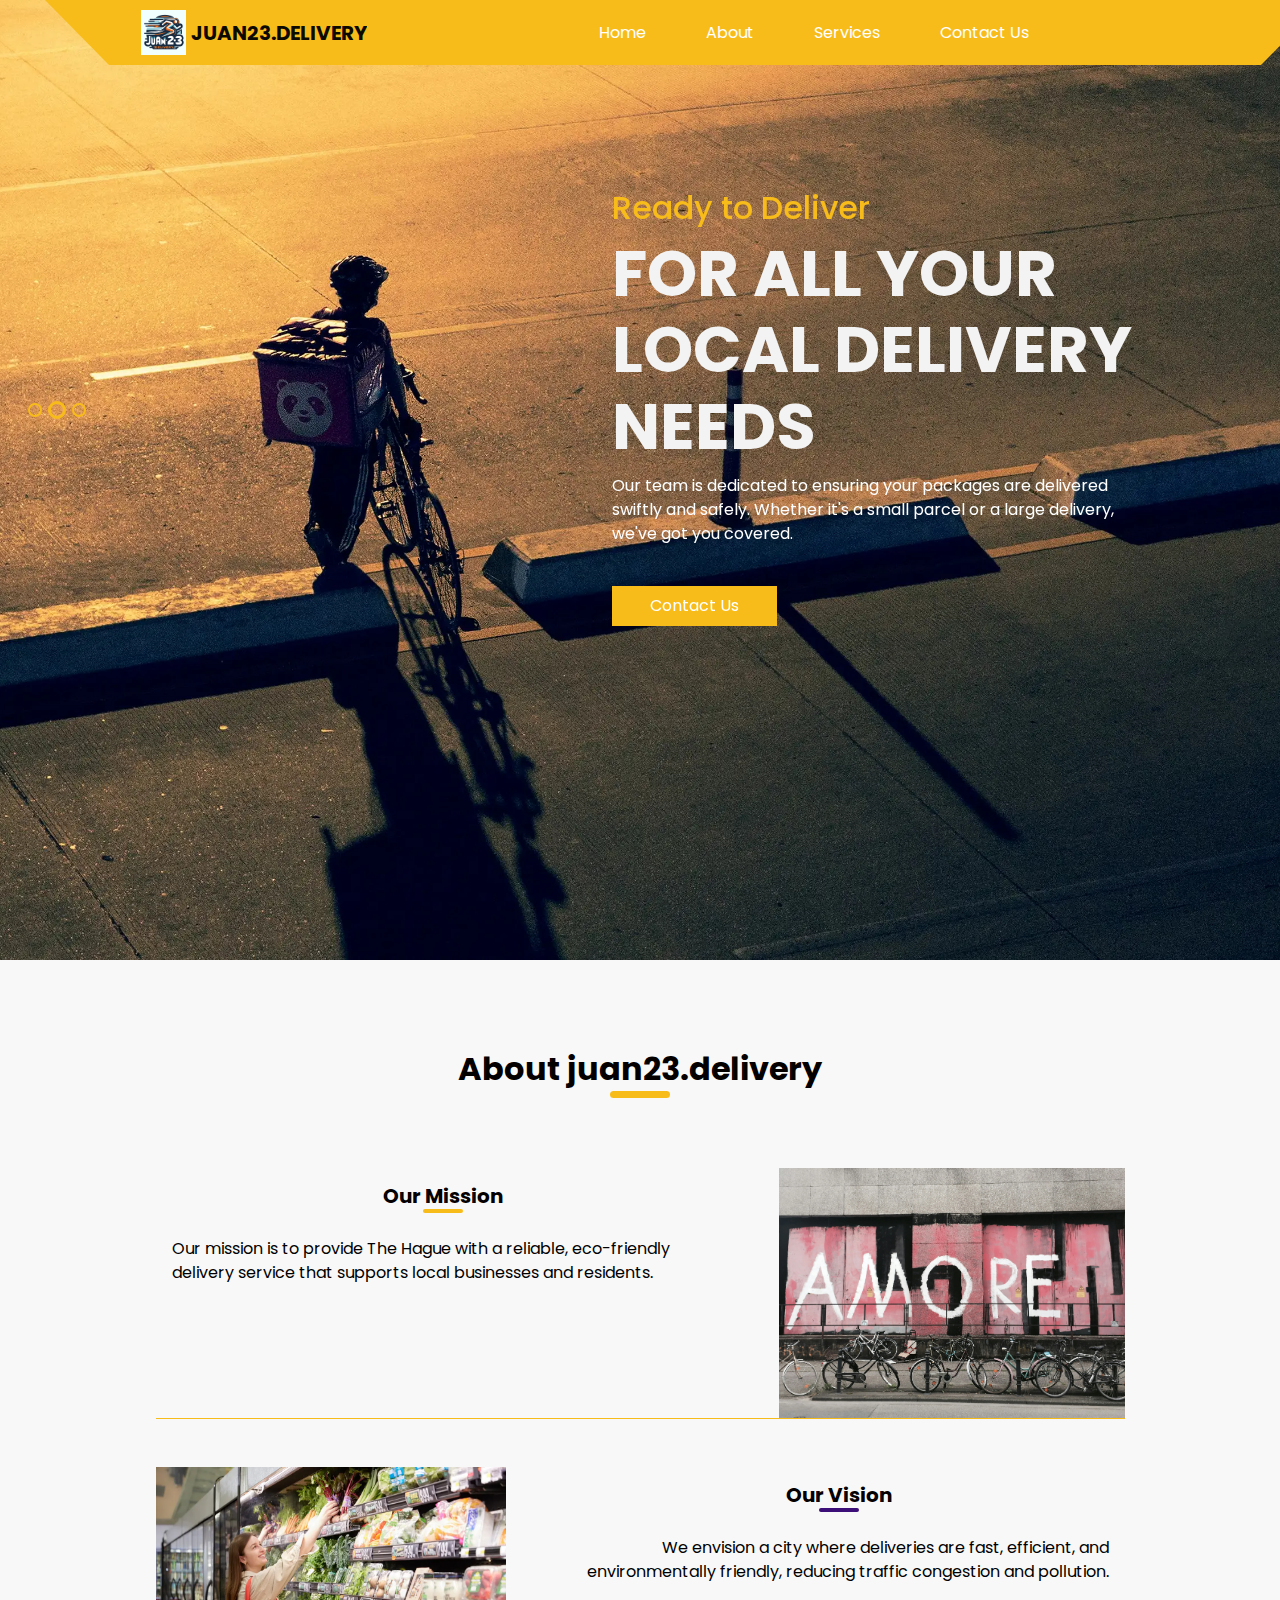
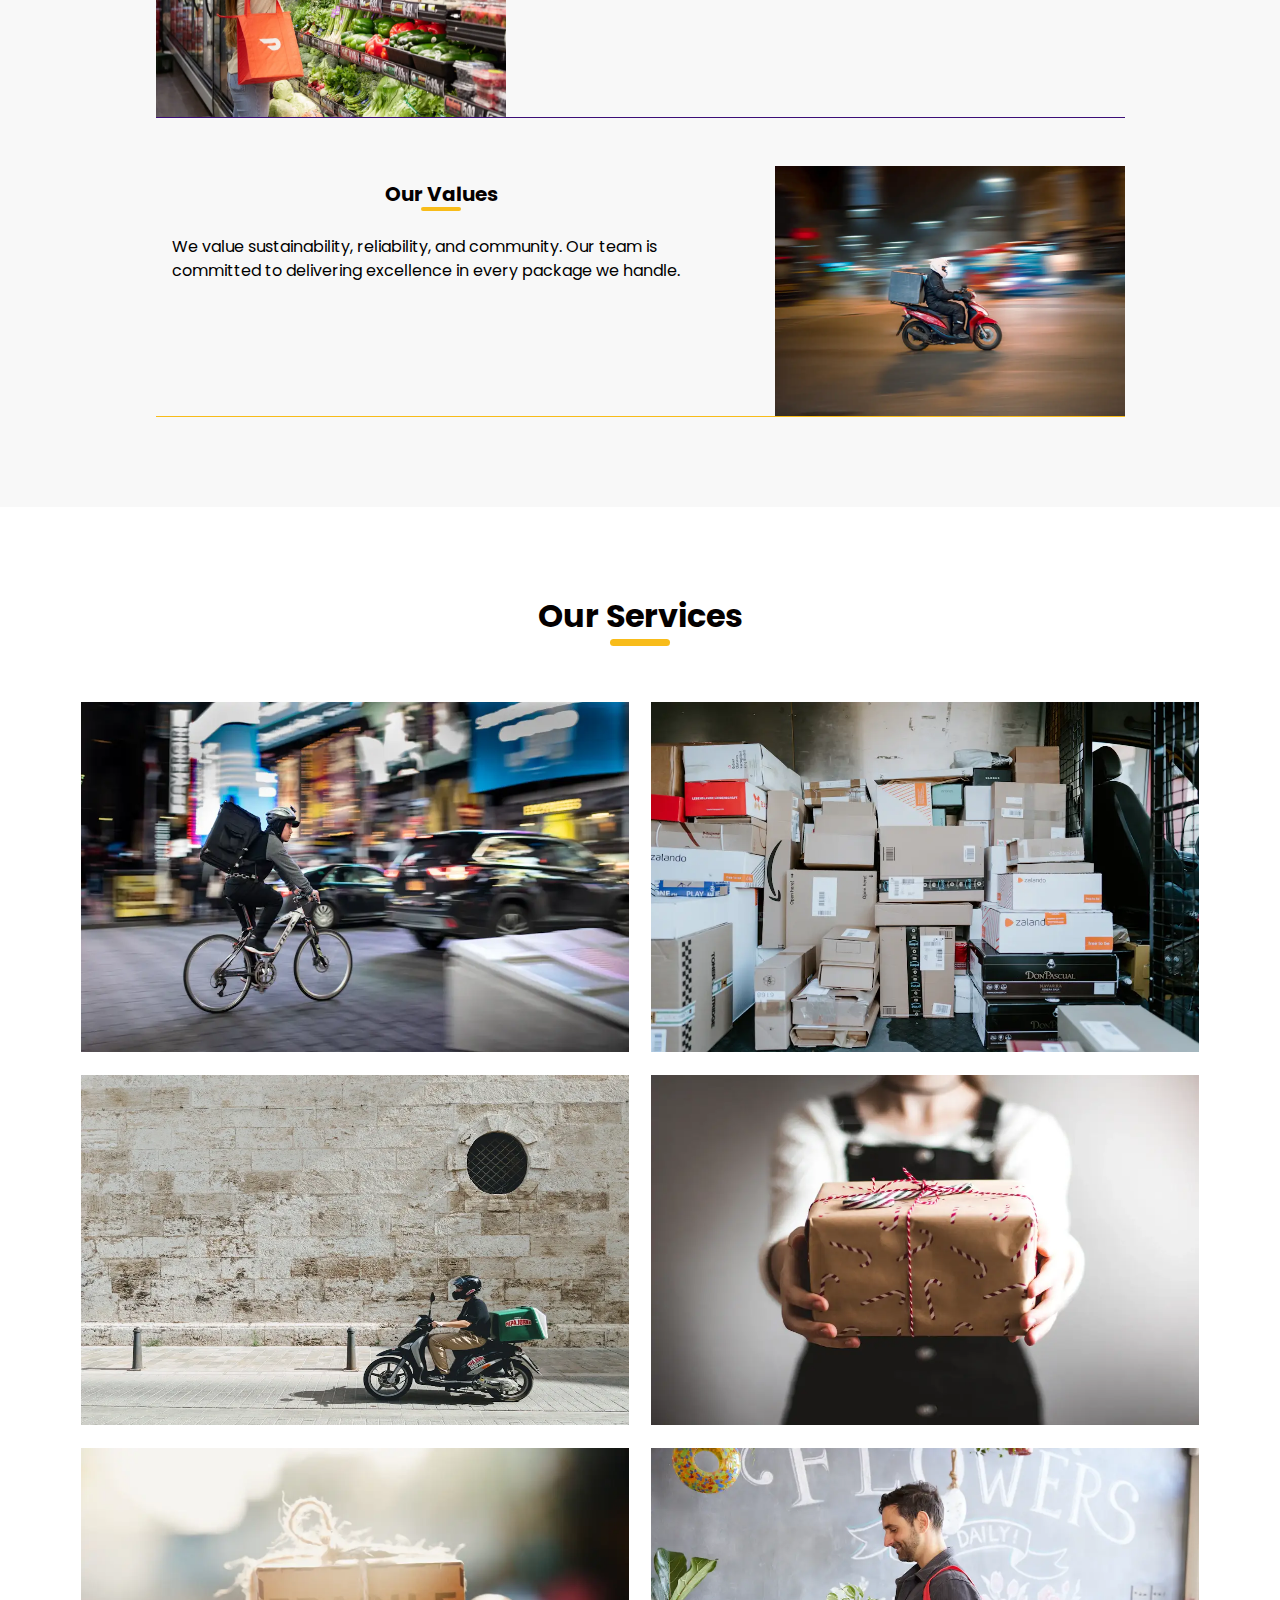
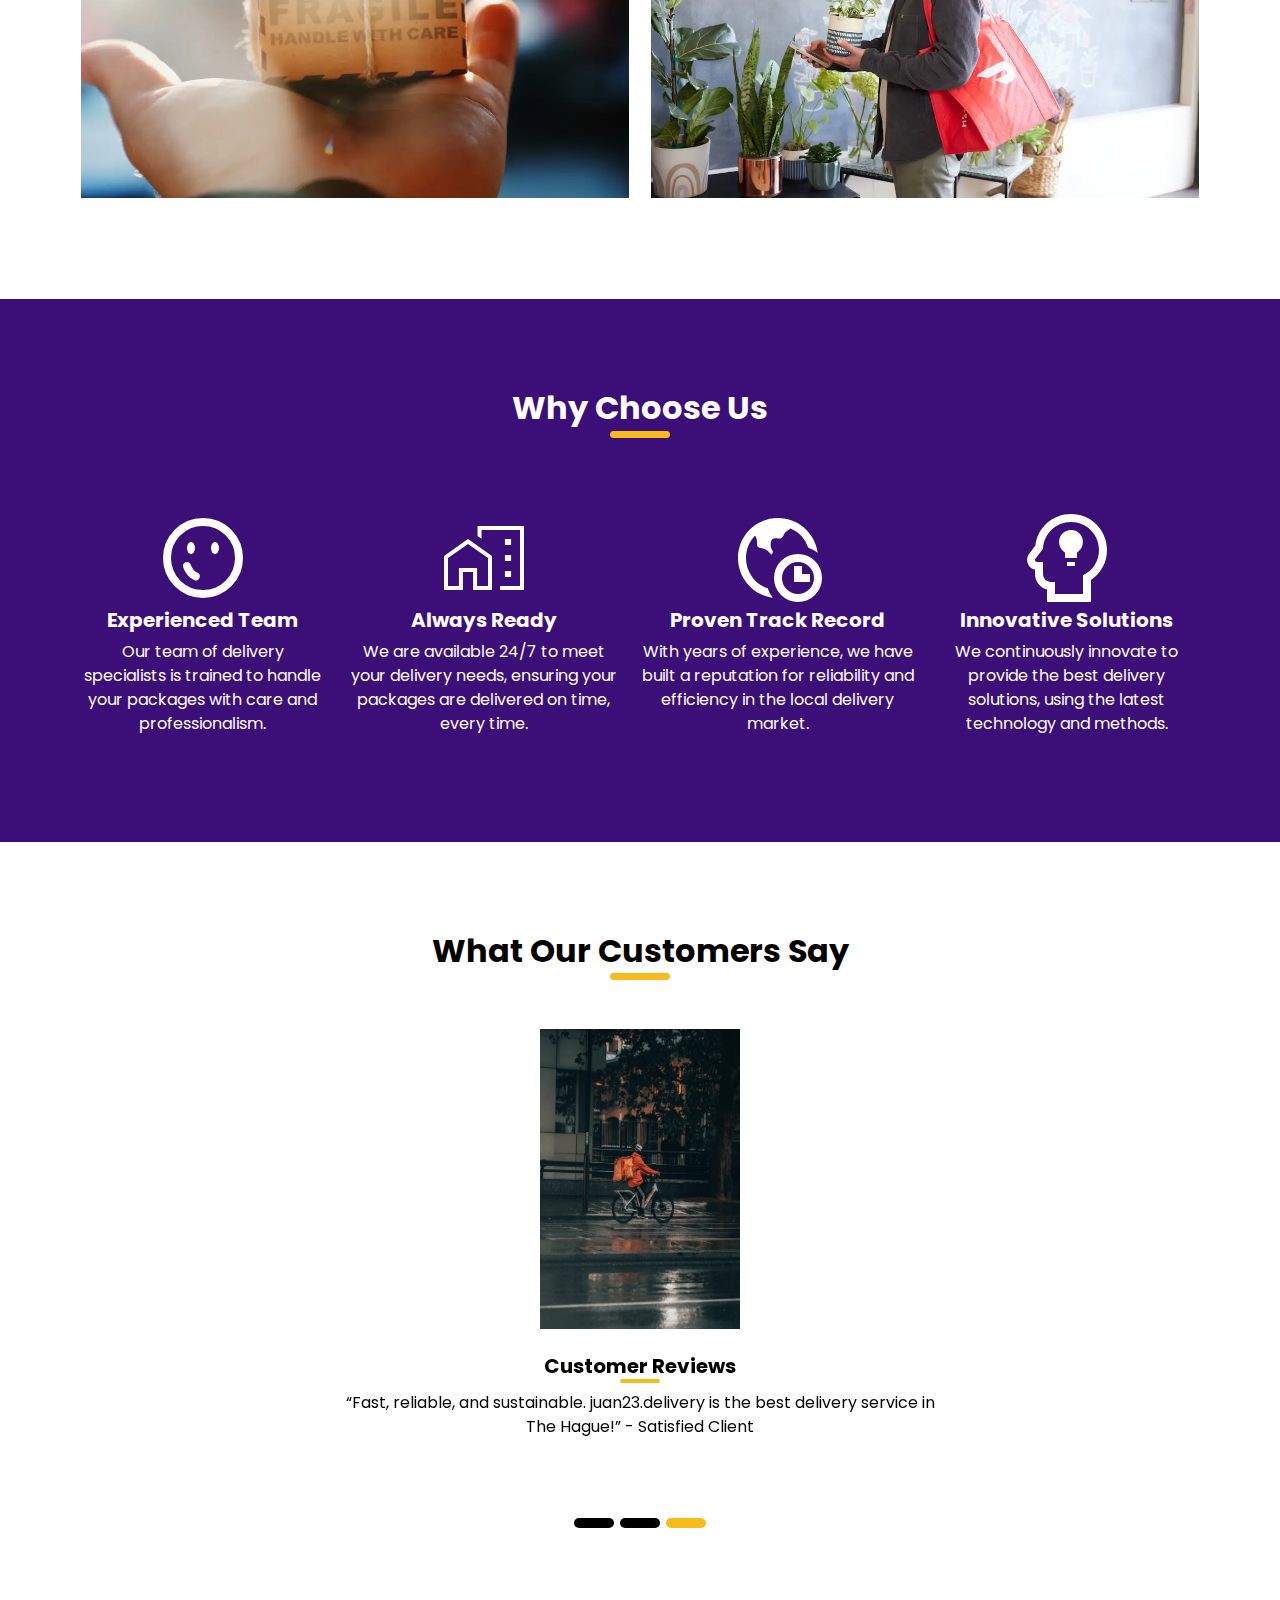
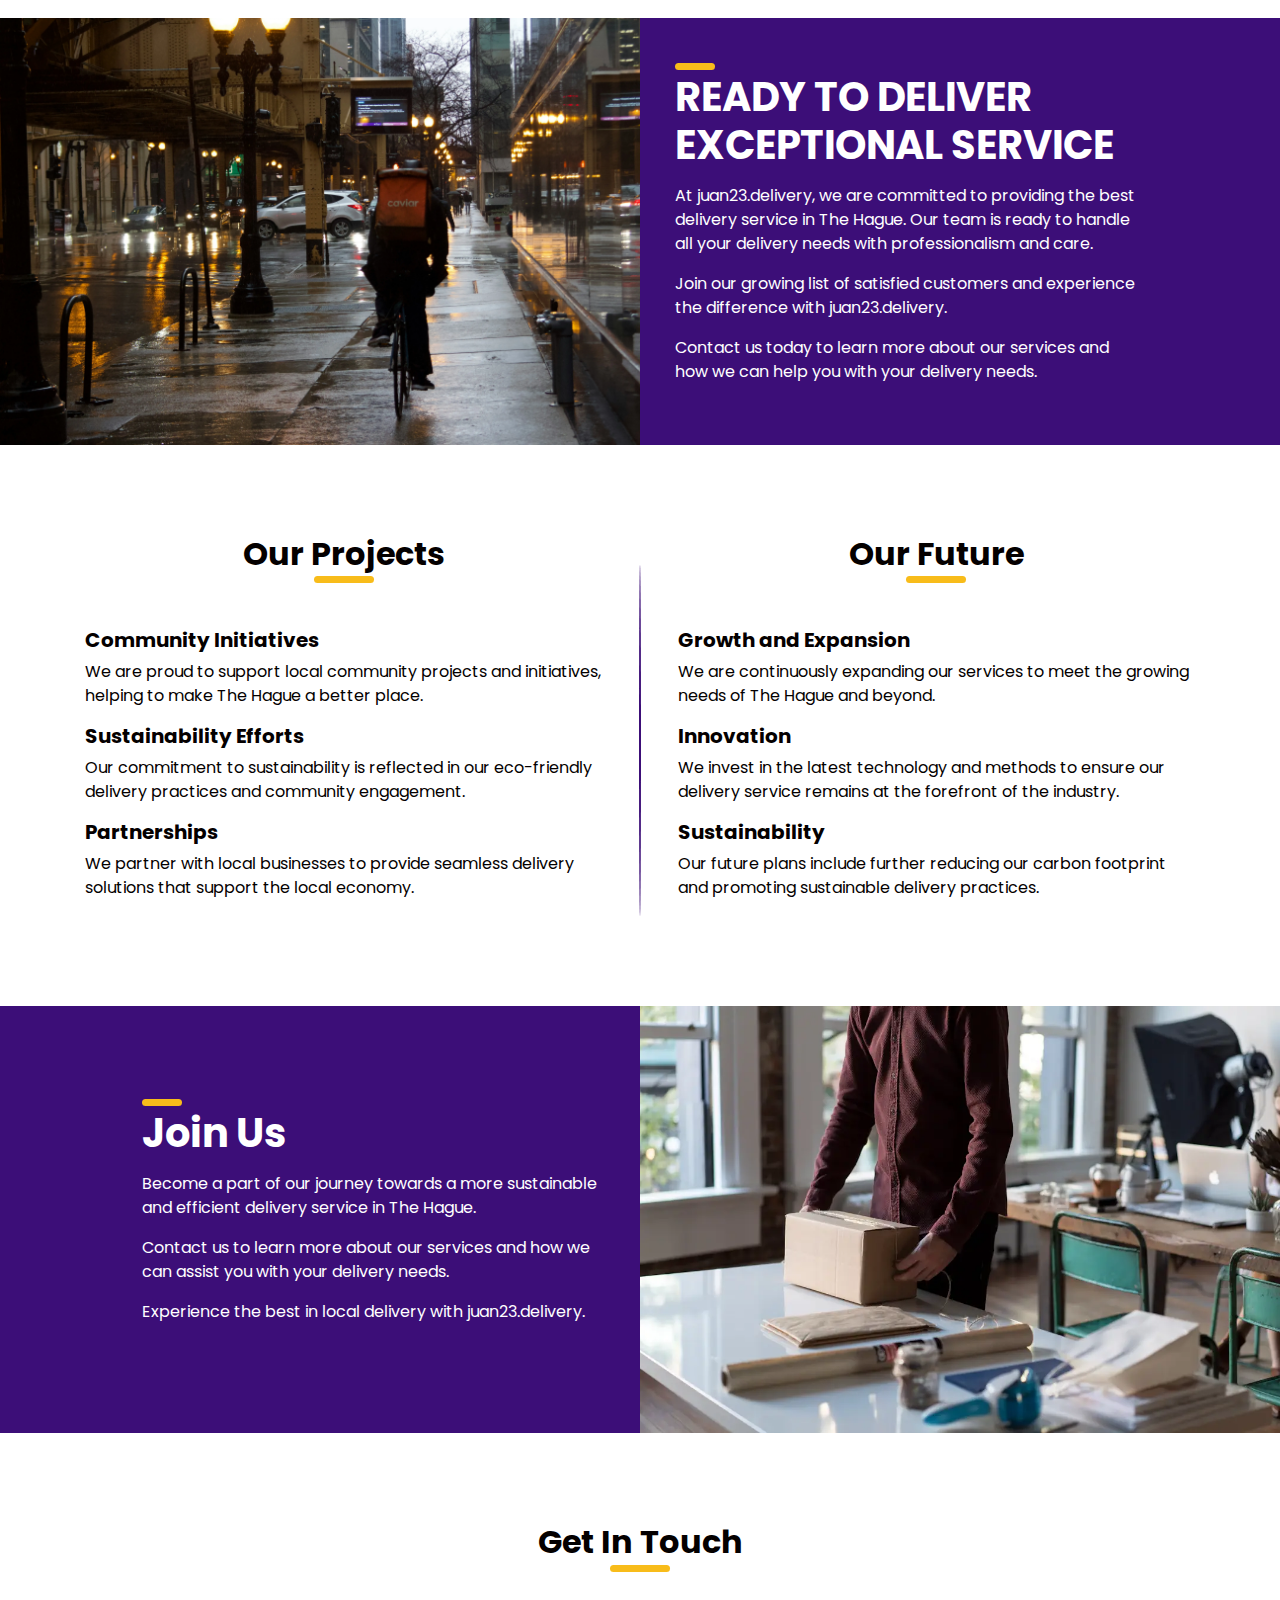
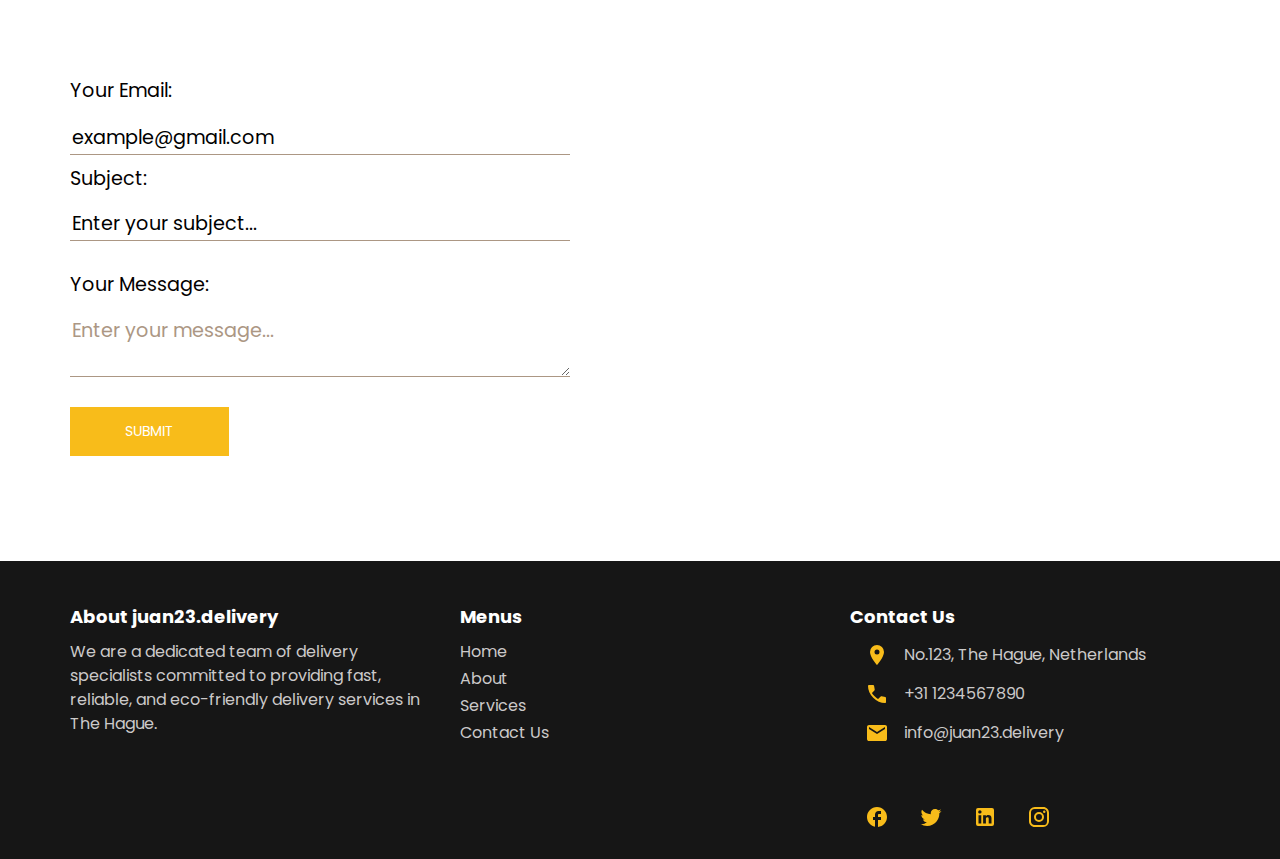
==== index.html @ 92402df9 "add template" ====
<html style="--template-color-0: #f8bc1a; --template-color-1: #3c0e78;"><head>
    <meta charset="utf-8">
    <meta http-equiv="X-UA-Compatible" content="IE=edge">

    <meta name="viewport" content="width=device-width, initial-scale=1, shrink-to-fit=no">

    <meta name="keywords" content="">
    <meta name="description" content="">
    <meta name="author" content="">

    <title>Juan23.Delivery - FAST, RELIABLE, AND ECO-FRIENDLY</title>

    <link rel="stylesheet" type="text/css" href="https://cdnjs.cloudflare.com/ajax/libs/OwlCarousel2/2.1.3/assets/owl.carousel.min.css">
    <link rel="stylesheet" href="static/shared/css/styles.css">

    <link rel="stylesheet" type="text/css" href="static/shared/css/bootstrap/bootstrap.css">

    <link href="https://fonts.googleapis.com/css?family=Baloo+Chettan|Dosis:400,600,700|Poppins:400,600,700&display=swap" rel="stylesheet">

    <link href="css/style.css" rel="stylesheet">

    <link href="css/responsive.css" rel="stylesheet">
    <script>
      const burgerClick = (e) => {
        const navLinks = document.querySelector(".nav-links");
        navLinks.classList.toggle("active");
      };
    </script>

    <script>
      document.addEventListener("DOMContentLoaded", function () {
        const dropdownButton = document.querySelector(".shared-dropdown-button");
        const dropdownContent = document.querySelector(".shared-dropdown-content");
        if (dropdownButton === null || dropdownContent === null) return;
        dropdownButton.addEventListener("click", function () {
          dropdownContent.style.display = dropdownContent.style.display === "block" ? "none" : "block";
        });

        const dropdownItems = document.querySelectorAll(".shared-dropdown-content a");
        dropdownItems.forEach((item) => {
          item.addEventListener("click", function (event) {
            event.preventDefault();
            window.location.href = item.href;
          });
        });
      });
    </script>

  <body data-new-gr-c-s-check-loaded="8.912.0" data-gr-ext-installed="">
    <nav class="sticky-nav">
      <div class="custom_nav2">
        <div class="sticky-nav custom_nav2 navbar navbar-expand-lg custom_nav-container">
          <a class="navbar-brand" href="index.html#home">
            <img data-dir="landscape" src="logo.webp" alt="logo">
            <span>JUAN23.DELIVERY</span>
          </a>
          <button class="navbar-toggler" type="button" data-toggle="collapse" data-target="#navbarSupportedContent" aria-controls="navbarSupportedContent" aria-expanded="false" aria-label="Toggle navigation">
            <i style="display: block; width: 32px; height: 32px" tag="burger">
              <svg xmlns="http://www.w3.org/2000/svg" width="32" height="32" viewBox="0 0 16 16">
                <path fill="currentColor" fill-rule="evenodd" d="M0 3.75A.75.75 0 0 1 .75 3h14.5a.75.75 0 0 1 0 1.5H.75A.75.75 0 0 1 0 3.75M0 8a.75.75 0 0 1 .75-.75h14.5a.75.75 0 0 1 0 1.5H.75A.75.75 0 0 1 0 8m.75 3.5a.75.75 0 0 0 0 1.5h14.5a.75.75 0 0 0 0-1.5z" clip-rule="evenodd"></path>
              </svg>
            </i>
          </button>

          <div class="collapse navbar-collapse" id="navbarSupportedContent">
            <div class="d-flex flex-column flex-lg-row align-items-center">
              <ul class="navbar-nav">
                <li class="nav-item">
                  <a class="nav-link" href="index.html#home">Home</a>
                </li>
                <li class="nav-item">
                  <a class="nav-link" href="index.html#about">About</a>
                </li>
                <li class="nav-item">
                  <a class="nav-link" href="index.html#services">Services</a>
                </li>
                <li class="nav-item">
                  <a class="nav-link" href="index.html#contact">Contact Us</a>
                </li>
              </ul>
              <span class="shared-language-placeholder"></span>
            </div>
          </div>
        </div>
      </div>
    </nav>
    <main>
      <div class="hero_area position-relative">
        <div class="shared-overlay">
          <img id="img-14" src="img/img-14.jpg" alt="gray rock formation on green grass field under white clouds during daytime" class="null" data-query="bike delivery" data-alt="Big image that has something to do with the website's purpose">
        </div>
        <section class="slider_section" id="home">
          <div class="slider_container">
            <div id="carouselControls" class="carousel slide carousel-element" data-ride="carousel">
              <ol class="carousel-indicators">
                <li data-target="#carouselControls" data-slide-to="0" class="edit-mode-ignore"></li>
                <li data-target="#carouselControls" data-slide-to="1" class="edit-mode-ignore active"></li>
                <li data-target="#carouselControls" data-slide-to="2" class="edit-mode-ignore"></li>
              </ol>
              <div class="carousel-inner p-1 carousel-element">
                <div class="carousel-item p-1 carousel-element">
                  <div class="container carousel-element">
                    <div class="row carousel-element">
                      <div class="col-lg-6 col-md-7 offset-md-6 offset-md-5 carousel-element">
                        <div class="detail-box carousel-element">
                          <h2 class="carousel-element">Your Local Bike Delivery Service</h2>
                          <h1 class="carousel-element">FAST, RELIABLE, AND ECO-FRIENDLY</h1>
                          <p class="carousel-element">Welcome to juan23.delivery, your go-to bike delivery service in The Hague. We pride ourselves on providing quick and sustainable delivery solutions for all your local needs.</p>
                          <div class="btn-box carousel-element">
                            <a href="index.html#contact" class="btn-2 carousel-element">Get in Touch</a>
                          </div>
                        </div>
                      </div>
                    </div>
                  </div>
                </div>
                <div class="carousel-item p-1 carousel-element active">
                  <div class="container carousel-element">
                    <div class="row carousel-element">
                      <div class="col-lg-6 col-md-7 offset-md-6 offset-md-5 carousel-element">
                        <div class="detail-box carousel-element">
                          <h2 class="carousel-element">Ready to Deliver</h2>
                          <h1 class="carousel-element">FOR ALL YOUR LOCAL DELIVERY NEEDS</h1>
                          <p class="carousel-element">Our team is dedicated to ensuring your packages are delivered swiftly and safely. Whether it's a small parcel or a large delivery, we've got you covered.</p>
                          <div class="btn-box carousel-element">
                            <a href="index.html#contact" class="btn-1 carousel-element">Contact Us</a>
                          </div>
                        </div>
                      </div>
                    </div>
                  </div>
                </div>
                <div class="carousel-item p-1 carousel-element">
                  <div class="container carousel-element">
                    <div class="row carousel-element">
                      <div class="col-lg-6 col-md-7 offset-md-6 offset-md-5 carousel-element">
                        <div class="detail-box carousel-element">
                          <h2 class="carousel-element">Everything You Need, Delivered</h2>
                          <h1 class="carousel-element">Innovative Solutions</h1>
                          <p class="carousel-element">At juan23.delivery, we use the latest technology and a fleet of well-maintained bikes to ensure your deliveries are handled with care and efficiency.</p>
                          <div class="btn-box carousel-element">
                            <a href="index.html#contact" class="btn-2 carousel-element">Contact Us</a>
                          </div>
                        </div>
                      </div>
                    </div>
                  </div>
                </div>
              </div>
            </div>
          </div>
        </section>
      </div>

      <section class="about_section layout_padding" id="about">
        <div class="container">
          <div class="heading_container">
            <h2>About juan23.delivery</h2>
          </div>
          <div class="box">
            <div class="detail-box">
              <div class="detail-info">
                <div class="content">
                  <h5>Our Mission</h5>
                  <p>Our mission is to provide The Hague with a reliable, eco-friendly delivery service that supports local businesses and residents.</p>
                </div>
                <div class="img-box">
                  <img id="img-13" src="img/img-13.jpg" alt="gray fixie bike leaning on black wall" class="null" data-query="Cargo bikes" data-alt="Image that has something to do with the website's purpose.">
                </div>
              </div>
              <div class="detail-info">
                <div class="img-box">
                  <img id="img-12" src="img/img-12.jpg" alt="a woman is shopping in a grocery store" class="null" data-query="delivery" data-alt="Image that has something to do with the website's purpose">
                </div>
                <div data-dir="landscape" class="content">
                  <h5>Our Vision</h5>
                  <p>We envision a city where deliveries are fast, efficient, and environmentally friendly, reducing traffic congestion and pollution.</p>
                </div>
              </div>
              <div class="detail-info">
                <div class="content">
                  <h5>Our Values</h5>
                  <p>We value sustainability, reliability, and community. Our team is committed to delivering excellence in every package we handle.</p>
                </div>
                <div class="img-box">
                  <img id="img-11" src="img/img-11.jpg" alt="man riding motorcycle on road during daytime" class="null" data-query="delivery" data-alt="Image that has something to do with the website's purpose">
                </div>
              </div>
            </div>
          </div>
        </div>
      </section>

      <section class="service_section layout_padding" id="services">
        <div class="container">
          <div class="heading_container">
            <h2>Our Services</h2>
          </div>
          <div class="service_container">
            <div class="box">
              <img id="img-10" src="img/img-10.jpg" alt="man riding bicycle near vehicles" class="null" data-query="delivery" data-alt="Image that has something to do with the website's purpose">
              <div class="link_box">
                <h6></h6>
                <p></p>
              </div>
            </div>
            <div class="box">
              <img id="img-9" src="img/img-9.jpg" alt="brown cardboard boxes on black plastic crate" class="null" data-query="delivery" data-alt="Image that has something to do with the website's purpose">
              <div class="link_box">
                <h6></h6>
                <p></p>
              </div>
            </div>
            <div class="box">
              <img id="img-8" src="img/img-8.jpg" alt="man driving motor scooter delivering good" class="null" data-query="delivery" data-alt="Image that has something to do with the website's purpose">
              <div class="link_box">
                <h6></h6>
                <p></p>
              </div>
            </div>
            <div class="box">
              <img id="img-7" src="img/img-7.jpg" alt="person showing brown gift box" class="null" data-query="delivery" data-alt="Image that has something to do with the website's purpose">
              <div class="link_box">
                <h6></h6>
                <p></p>
              </div>
            </div>
            <div class="box">
              <img id="img-6" src="img/img-6.jpg" alt="person holding Fragile box" class="null" data-query="delivery" data-alt="Image that has something to do with the website's purpose">
              <div class="link_box">
                <h6></h6>
                <p></p>
              </div>
            </div>
            <div class="box">
              <img id="img-5" src="img/img-5.jpg" alt="a man holding a potted plant in front of a chalkboard" class="null" data-query="delivery" data-alt="Image that has something to do with the website's purpose">
              <div class="link_box">
                <h6></h6>
                <p></p>
              </div>
            </div>
          </div>
        </div>
      </section>

      <section class="us_section layout_padding" id="why">
        <div class="container">
          <div class="heading_container">
            <h2>Why Choose Us</h2>
          </div>
          <div class="us_container">
            <div class="box">
              <div class="img-box">
                <i style="display: block; width: 96px; height: 96px" tag="smile">
                  <svg xmlns="http://www.w3.org/2000/svg" width="96" height="96" viewBox="0 0 24 24">
                    <g fill="none" stroke="currentColor" stroke-linecap="round" stroke-width="2">
                      <path stroke-dasharray="60" stroke-dashoffset="60" d="M12 3C16.9706 3 21 7.02944 21 12C21 16.9706 16.9706 21 12 21C7.02944 21 3 16.9706 3 12C3 7.02944 7.02944 3 12 3Z">
                        <animate fill="freeze" attributeName="stroke-dashoffset" dur="0.5s" values="60;0"></animate>
                      </path>
                      <path stroke-dasharray="14" stroke-dashoffset="14" d="M8 14C8.5 15.5 9.79086 17 12 17C14.2091 17 15.5 15.5 16 14">
                        <animate fill="freeze" attributeName="stroke-dashoffset" begin="1s" dur="0.2s" values="14;0"></animate>
                      </path>
                    </g>
                    <g fill="currentColor" fill-opacity="0">
                      <ellipse cx="9" cy="9.5" rx="1" ry="1.5">
                        <animate fill="freeze" attributeName="fill-opacity" begin="0.6s" dur="0.2s" values="0;1"></animate>
                      </ellipse>
                      <ellipse cx="15" cy="9.5" rx="1" ry="1.5">
                        <animate fill="freeze" attributeName="fill-opacity" begin="0.8s" dur="0.2s" values="0;1"></animate>
                      </ellipse>
                    </g>
                  </svg>
                </i>
              </div>
              <div class="detail-box">
                <h5>Experienced Team</h5>
                <p>Our team of delivery specialists is trained to handle your packages with care and professionalism.</p>
              </div>
            </div>
            <div class="box">
              <div class="img-box">
                <i style="display: block; width: 96px; height: 96px" tag="home">
                  <svg xmlns="http://www.w3.org/2000/svg" width="96" height="96" viewBox="0 0 24 24">
                    <path fill="currentColor" d="M17.23 8.77h1.54V7.23h-1.54zm0 4h1.54v-1.54h-1.54zm0 4h1.54v-1.54h-1.54zM16 20v-1h5V5h-9.615v2.188l-1-.719V4H22v16zM2 20v-8.5l6-4.27l6 4.27V20H9.27v-4.5H6.73V20zm1-1h2.73v-4.5h4.54V19H13v-7L8 8.488L3 12zm7.27 0v-4.5H5.73V19v-4.5h4.54z"></path>
                  </svg>
                </i>
              </div>
              <div class="detail-box">
                <h5>Always Ready</h5>
                <p>We are available 24/7 to meet your delivery needs, ensuring your packages are delivered on time, every time.</p>
              </div>
            </div>
            <div class="box">
              <div class="img-box">
                <i style="display: block; width: 96px; height: 96px" tag="world">
                  <svg xmlns="http://www.w3.org/2000/svg" width="96" height="96" viewBox="0 0 24 24">
                    <path fill="currentColor" d="M4 12c0-2.154.851-4.109 2.235-5.547c.122.111.227.252.306.43c.204.457.204.928.204 1.345c0 .328 0 .64.105.865c.144.308.766.44 1.315.554l.02.005c.19.04.385.08.563.13c.506.14.898.595 1.211.96c.13.151.323.374.42.43c.05-.036.211-.211.29-.498c.062-.22.044-.414-.045-.52c-.56-.66-.529-1.93-.356-2.399c.272-.739 1.122-.684 1.744-.644h.006c.23.015.446.03.608.009c.471-.06.695-.616.835-.964c.045-.111.081-.201.114-.246c.265-.363 1.024-.892 1.577-1.265a8.024 8.024 0 0 1 4.424 4.779a7.98 7.98 0 0 1 2.339 1.263C21.272 5.785 17.078 2 12 2C6.477 2 2 6.477 2 12c0 5.078 3.785 9.272 8.687 9.915a7.984 7.984 0 0 1-1.263-2.339A8.003 8.003 0 0 1 4 12m13 1a4 4 0 1 0 0 8a4 4 0 0 0 0-8m-6 4a6 6 0 1 1 12 0a6 6 0 0 1-12 0m5-3v4h4v-2h-2v-2z"></path>
                  </svg>
                </i>
              </div>
              <div class="detail-box">
                <h5>Proven Track Record</h5>
                <p>With years of experience, we have built a reputation for reliability and efficiency in the local delivery market.</p>
              </div>
            </div>
            <div class="box">
              <div class="img-box">
                <i style="display: block; width: 96px; height: 96px" tag="idea">
                  <svg xmlns="http://www.w3.org/2000/svg" width="96" height="96" viewBox="0 0 24 24">
                    <path fill="currentColor" d="M13 3c3.9 0 7 3.1 7 7c0 2.8-1.6 5.2-4 6.3V21H9v-3H8c-1.1 0-2-.9-2-2v-3H4.5c-.4 0-.7-.5-.4-.8L6 9.7C6.2 5.9 9.2 3 13 3m0-2C8.4 1 4.6 4.4 4.1 8.9L2.5 11c-.6.8-.6 1.8-.2 2.6c.4.7 1 1.2 1.7 1.3V16c0 1.9 1.3 3.4 3 3.9V23h11v-5.5c2.5-1.7 4-4.4 4-7.5c0-5-4-9-9-9m1 13h-2v-1h2zm1.6-4.5c-.3.4-.6.8-1.1 1.1V12h-3v-1.4c-1.4-.8-1.9-2.7-1.1-4.1s2.7-1.9 4.1-1.1s1.9 2.7 1.1 4.1"></path>
                  </svg>
                </i>
              </div>
              <div class="detail-box">
                <h5>Innovative Solutions</h5>
                <p>We continuously innovate to provide the best delivery solutions, using the latest technology and methods.</p>
              </div>
            </div>
          </div>
        </div>
      </section>

      <section class="client_section layout_padding" id="testimonials">
        <div class="container">
          <div class="heading_container">
            <h2>What Our Customers Say</h2>
          </div>
          <div id="carouselControls2" class="carousel slide carousel-element" data-ride="carousel">
            <ol class="carousel-indicators">
              <li data-target="#carouselControls2" data-slide-to="0" class="edit-mode-ignore"></li>
              <li data-target="#carouselControls2" data-slide-to="1" class="edit-mode-ignore"></li>
              <li data-target="#carouselControls2" data-slide-to="2" class="edit-mode-ignore active"></li>
            </ol>
            <div class="carousel-inner p-1 carousel-element">
              <div class="carousel-item carousel-element">
                <div class="box carousel-element">
                  <div class="img-box carousel-element">
                    <img id="img-4" src="img/img-4.jpg" alt="brown cardboard boxes on white floor tiles" class="carousel-element" data-query="courier" data-alt="Image of person">
                  </div>
                  <div class="detail-box carousel-element">
                    <h5 class="carousel-element">Customer Testimonials</h5>
                    <p class="carousel-element">“juan23.delivery has been a game-changer for our business. Their reliable service and friendly staff make deliveries a breeze.” - Local Business Owner</p>
                  </div>
                </div>
              </div>
              <div class="carousel-item carousel-element">
                <div class="box carousel-element">
                  <div class="img-box carousel-element">
                    <img id="img-3" src="img/img-3.jpg" alt="two brown boxes and DVD cases on rack" class="carousel-element" data-query="courier" data-alt="Image of person">
                  </div>
                  <div class="detail-box carousel-element">
                    <h5 class="carousel-element">Customer Feedback</h5>
                    <p class="carousel-element">“I love how eco-friendly and efficient juan23.delivery is. They always deliver on time and with a smile.” - Happy Customer</p>
                  </div>
                </div>
              </div>
              <div class="carousel-item carousel-element active">
                <div class="box carousel-element">
                  <div class="img-box carousel-element">
                    <img id="img-2" src="img/img-2.jpg" alt="man in orange jacket riding bicycle on street during nighttime" class="carousel-element" data-query="courier" data-alt="Image of person">
                  </div>
                  <div class="detail-box carousel-element">
                    <h5 class="carousel-element">Customer Reviews</h5>
                    <p class="carousel-element">“Fast, reliable, and sustainable. juan23.delivery is the best delivery service in The Hague!” - Satisfied Client</p>
                  </div>
                </div>
              </div>
            </div>
          </div>
        </div>
      </section>

      <section class="result_section" id="content1">
        <div class="container-fluid">
          <div class="row">
            <div class="col-md-6 px-0">
              <div class="img-box">
                <img id="img-1" src="img/img-1.jpg" alt="man in green t-shirt and blue denim jeans holding brown cardboard box" class="null" data-query="bike messenger" data-alt="Image that has something to do with the website's purpose">
              </div>
            </div>
            <div class="col-lg-5 col-md-5">
              <div class="detail-box">
                <h2>READY TO DELIVER<br>EXCEPTIONAL SERVICE</h2>
                <p>At juan23.delivery, we are committed to providing the best delivery service in The Hague. Our team is ready to handle all your delivery needs with professionalism and care.</p>
                <p>Join our growing list of satisfied customers and experience the difference with juan23.delivery.</p>
                <p>Contact us today to learn more about our services and how we can help you with your delivery needs.</p>
              </div>
            </div>
          </div>
        </div>
      </section>

      <section class="projects_section layout_padding" id="projects">
        <div class="container">
          <div class="projects-tab">
            <div class="projects-item">
              <div class="heading_container">
                <h2>Our Projects</h2>
              </div>
              <div class="box">
                <div class="detail-box">
                  <div class="detail-info">
                    <h5>Community Initiatives</h5>
                    <p>We are proud to support local community projects and initiatives, helping to make The Hague a better place.</p>
                  </div>
                  <div class="detail-info">
                    <h5>Sustainability Efforts</h5>
                    <p>Our commitment to sustainability is reflected in our eco-friendly delivery practices and community engagement.</p>
                  </div>
                  <div class="detail-info">
                    <h5>Partnerships</h5>
                    <p>We partner with local businesses to provide seamless delivery solutions that support the local economy.</p>
                  </div>
                </div>
              </div>
            </div>
            <div class="separator"></div>
            <div class="projects-item">
              <div class="heading_container">
                <h2>Our Future</h2>
              </div>
              <div class="box">
                <div class="detail-box">
                  <div class="detail-info">
                    <h5>Growth and Expansion</h5>
                    <p>We are continuously expanding our services to meet the growing needs of The Hague and beyond.</p>
                  </div>
                  <div class="detail-info">
                    <h5>Innovation</h5>
                    <p>We invest in the latest technology and methods to ensure our delivery service remains at the forefront of the industry.</p>
                  </div>
                  <div class="detail-info">
                    <h5>Sustainability</h5>
                    <p>Our future plans include further reducing our carbon footprint and promoting sustainable delivery practices.</p>
                  </div>
                </div>
              </div>
            </div>
          </div>
        </div>
      </section>
      <section class="result_section" id="content2">
        <div class="container-fluid">
          <div class="row jst-end">
            <div class="col-lg-5 col-md-5">
              <div class="detail-box">
                <h2>Join Us</h2>
                <p>Become a part of our journey towards a more sustainable and efficient delivery service in The Hague.</p>
                <p>Contact us to learn more about our services and how we can assist you with your delivery needs.</p>

                <p>Experience the best in local delivery with juan23.delivery.</p>
              </div>
            </div>
            <div class="col-md-6 px-0">
              <div class="img-box">
                <img id="img-0" src="/img/img-0.jpg" alt="person holding cardboard box on table" class="null" data-query="delivery" data-alt="Image that has something to do with the website's purpose">
              </div>
            </div>
          </div>
        </div>
      </section>

      <section class="contact_section layout_padding" id="contact">
        <div class="container">
          <div class="heading_container">
            <h2>
              <span>Get In Touch</span>
            </h2>
          </div>
          <div class="layout_padding2-top">
            <div class="row">
              <div class="col-md-6">
                <form id="default-contact-form" style="max-width: 600px; margin: 0px auto; font-size: 1.2em;">
                  <div class="contact_form-container">
                    <label for="from">Your Email:</label>
                    <input type="email" id="from" name="from" placeholder="example@gmail.com" data-validator="email" required="">
                    <div style="margin-bottom: 20px;">
                      <label for="subject" style="display: block; margin-bottom: 5px;">Subject:</label>
                      <input type="text" id="subject" name="subject" placeholder="Enter your subject..." data-validator="textRequired" required="">
                    </div>
                    <div style="margin-bottom: 20px;">
                      <label for="text" style="display: block; margin-bottom: 5px;">Your Message:</label>
                      <textarea id="text" name="text" placeholder="Enter your message..." data-validator="textRequired" required=""></textarea>
                    </div>
                    <button type="submit" id="form-submit-button" class="button">SUBMIT</button>
                  </div>
                </form>
              </div>
              <div class="col-md-6 no-padding">
                <div class="map-container">
                  <div class="content iframe-container">
                    <iframe class="GMAP_IFRAME" src="https://www.google.com/maps/embed?pb=!1m18!1m12!1m3!1d38413.32676243238!2d-74.03014369432294!3d40.69908594590468!2m3!1f0!2f0!3f0!3m2!1i1024!2i768!4f13.1!3m3!1m2!1s0x89c24fa5d33f083b%3A0xc80b8f06e177fe62!2sNew%20York%2C%20NY%2C%20USA!5e0!3m2!1sen!2spl!4v1713774054141!5m2!1sen!2spl" width="600" height="450" style="border: 0px; pointer-events: auto;" allowfullscreen="" loading="lazy" referrerpolicy="no-referrer-when-downgrade" frameborder="0" aria-hidden="false" tabindex="0">
                    </iframe>
                  </div>
                </div>
              </div>
            </div>
          </div>
        </div>
      </section>

      <section class="info_section layout_padding2-top" id="footer">
        <div class="container">
          <div class="row">
            <div class="col-md-4">
              <h6>About juan23.delivery</h6>
              <p>We are a dedicated team of delivery specialists committed to providing fast, reliable, and eco-friendly delivery services in The Hague.</p>
            </div>
            <div class="col-md-4">
              <h6>Menus</h6>
              <ul>
                <li class="active">
                  <a href="index.html#home">Home<span class="sr-only">(current)</span></a>
                </li>
                <li>
                  <a href="index.html#about">About</a>
                </li>
                <li>
                  <a href="index.html#services">Services</a>
                </li>
                <li>
                  <a href="index.html#contact">Contact Us</a>
                </li>
                <li>
                  <span class="shared-privacy-placeholder"></span>
                </li>
              </ul>
            </div>
            <div class="col-md-4">
              <h6>Contact Us</h6>
              <div class="info_link-box">
                <a href="index.html">
                  <i style="display: block; width: 24px; height: 24px" tag="location">
                    <svg xmlns="http://www.w3.org/2000/svg" width="24" height="24" viewBox="0 0 24 24">
                      <path fill="currentColor" d="M12 11.5A2.5 2.5 0 0 1 9.5 9A2.5 2.5 0 0 1 12 6.5A2.5 2.5 0 0 1 14.5 9a2.5 2.5 0 0 1-2.5 2.5M12 2a7 7 0 0 0-7 7c0 5.25 7 13 7 13s7-7.75 7-13a7 7 0 0 0-7-7"></path>
                    </svg>
                  </i>
                  <span>No.123, The Hague, Netherlands</span>
                </a>
                <a href="index.html">
                  <i style="display: block; width: 24px; height: 24px" tag="phone">
                    <svg xmlns="http://www.w3.org/2000/svg" width="24" height="24" viewBox="0 0 24 24">
                      <path fill="currentColor" d="M19.95 21q-3.125 0-6.175-1.362t-5.55-3.863q-2.5-2.5-3.862-5.55T3 4.05q0-.45.3-.75t.75-.3H8.1q.35 0 .625.238t.325.562l.65 3.5q.05.4-.025.675T9.4 8.45L6.975 10.9q.5.925 1.187 1.787t1.513 1.663q.775.775 1.625 1.438T13.1 17l2.35-2.35q.225-.225.588-.337t.712-.063l3.45.7q.35.1.575.363T21 15.9v4.05q0 .45-.3.75t-.75.3"></path>
                    </svg>
                  </i>
                  <span>+31 1234567890</span>
                </a>
                <a href="index.html">
                  <i style="display: block; width: 24px; height: 24px" tag="mail">
                    <svg xmlns="http://www.w3.org/2000/svg" width="24" height="24" viewBox="0 0 24 24">
                      <path fill="currentColor" d="M4 20q-.825 0-1.412-.587T2 18V6q0-.825.588-1.412T4 4h16q.825 0 1.413.588T22 6v12q0 .825-.587 1.413T20 20zm8-7l8-5V6l-8 5l-8-5v2z"></path>
                    </svg>
                  </i>
                  <span>info@juan23.delivery</span>
                </a>
              </div>
              <div class="info_social">
                <div>
                  <a href="index.html">
                    <i style="display: block; width: 24px; height: 24px" tag="facebook">
                      <svg xmlns="http://www.w3.org/2000/svg" width="24" height="24" viewBox="0 0 24 24">
                        <path fill="currentColor" d="M22 12c0-5.52-4.48-10-10-10S2 6.48 2 12c0 4.84 3.44 8.87 8 9.8V15H8v-3h2V9.5C10 7.57 11.57 6 13.5 6H16v3h-2c-.55 0-1 .45-1 1v2h3v3h-3v6.95c5.05-.5 9-4.76 9-9.95"></path>
                      </svg>
                    </i>
                  </a>
                </div>
                <div>
                  <a href="index.html">
                    <i style="display: block; width: 24px; height: 24px" tag="twitter">
                      <svg xmlns="http://www.w3.org/2000/svg" width="24" height="24" viewBox="0 0 24 24">
                        <path fill="currentColor" d="M22.46 6c-.77.35-1.6.58-2.46.69c.88-.53 1.56-1.37 1.88-2.38c-.83.5-1.75.85-2.72 1.05C18.37 4.5 17.26 4 16 4c-2.35 0-4.27 1.92-4.27 4.29c0 .34.04.67.11.98C8.28 9.09 5.11 7.38 3 4.79c-.37.63-.58 1.37-.58 2.15c0 1.49.75 2.81 1.91 3.56c-.71 0-1.37-.2-1.95-.5v.03c0 2.08 1.48 3.82 3.44 4.21a4.22 4.22 0 0 1-1.93.07a4.28 4.28 0 0 0 4 2.98a8.521 8.521 0 0 1-5.33 1.84c-.34 0-.68-.02-1.02-.06C3.44 20.29 5.7 21 8.12 21C16 21 20.33 14.46 20.33 8.79c0-.19 0-.37-.01-.56c.84-.6 1.56-1.36 2.14-2.23"></path>
                      </svg>
                    </i>
                  </a>
                </div>
                <div>
                  <a href="index.html">
                    <i style="display: block; width: 24px; height: 24px" tag="linkedin">
                      <svg xmlns="http://www.w3.org/2000/svg" width="24" height="24" viewBox="0 0 24 24">
                        <path fill="currentColor" d="M19 3a2 2 0 0 1 2 2v14a2 2 0 0 1-2 2H5a2 2 0 0 1-2-2V5a2 2 0 0 1 2-2zm-.5 15.5v-5.3a3.26 3.26 0 0 0-3.26-3.26c-.85 0-1.84.52-2.32 1.3v-1.11h-2.79v8.37h2.79v-4.93c0-.77.62-1.4 1.39-1.4a1.4 1.4 0 0 1 1.4 1.4v4.93zM6.88 8.56a1.68 1.68 0 0 0 1.68-1.68c0-.93-.75-1.69-1.68-1.69a1.69 1.69 0 0 0-1.69 1.69c0 .93.76 1.68 1.69 1.68m1.39 9.94v-8.37H5.5v8.37z"></path>
                      </svg>
                    </i>
                  </a>
                </div>
                <div>
                  <a href="index.html">
                    <i style="display: block; width: 24px; height: 24px" tag="instagram">
                      <svg xmlns="http://www.w3.org/2000/svg" width="24" height="24" viewBox="0 0 24 24">
                        <path fill="currentColor" d="M7.8 2h8.4C19.4 2 22 4.6 22 7.8v8.4a5.8 5.8 0 0 1-5.8 5.8H7.8C4.6 22 2 19.4 2 16.2V7.8A5.8 5.8 0 0 1 7.8 2m-.2 2A3.6 3.6 0 0 0 4 7.6v8.8C4 18.39 5.61 20 7.6 20h8.8a3.6 3.6 0 0 0 3.6-3.6V7.6C20 5.61 18.39 4 16.4 4zm9.65 1.5a1.25 1.25 0 0 1 1.25 1.25A1.25 1.25 0 0 1 17.25 8A1.25 1.25 0 0 1 16 6.75a1.25 1.25 0 0 1 1.25-1.25M12 7a5 5 0 0 1 5 5a5 5 0 0 1-5 5a5 5 0 0 1-5-5a5 5 0 0 1 5-5m0 2a3 3 0 0 0-3 3a3 3 0 0 0 3 3a3 3 0 0 0 3-3a3 3 0 0 0-3-3"></path>
                      </svg>
                    </i>
                  </a>
                </div>
              </div>
            </div>
          </div>
        </div>
      </section>
    </main>
    
    <script type="text/javascript" src="static/shared/vendors/jquery/jquery-3.4.1.min.js"></script>
    <script type="text/javascript" src="static/shared/vendors/bootstrap/bootstrap.js"></script>

    <script>
      function openNav() {
        document.getElementById("myNav").classList.toggle("menu_width");
        document.querySelector(".custom_menu-btn").classList.toggle("menu_btn-style");
      }
    </script>
---- static/shared/css/styles.css ----
@import url("section-templates.css");
@import url("animate.css");
.shared_initial_loader_div {
  display: flex;
  justify-content: center;
  align-items: center;
  height: 100vh;
  width: 100vw;
  background: rgb(40, 50, 60);
  position: fixed;
  top: 0;
  left: 0;
  z-index: 10000;
}

.shared_initial_loader_div .shared_initial_loader_span {
  width: 48px;
  height: 48px;
  border: 5px solid #fff;
  border-bottom-color: transparent;
  border-radius: 50%;
  display: inline-block;
  box-sizing: border-box;
  animation: shared_rotation 1s linear infinite;
}

@keyframes shared_rotation {
  0% {
    transform: rotate(0deg);
  }
  100% {
    transform: rotate(360deg);
  }
}

.shared-flex-vertical-left {
  display: flex;
  flex-direction: column;
  align-items: flex-start;
  justify-content: flex-start;
  gap: 10px;
}

.shared-flex-vertical-left .shared-image-ctn {
  width: 100%;
}

.shared-aspect-ratio-1-1 {
  width: 9rem;
  height: 9rem;
}

.shared-aspect-ratio-4-3 {
  padding-top: 75%;
}

.shared-aspect-ratio-16-9 {
  padding-top: 56.25%;
}

.shared-image-ctn {
  position: relative;
}

.shared-image-ctn.shared-circle > img {
  border-radius: 50%;
}

.post-preview {
  cursor: pointer;
  padding: 20px;
  margin-bottom: 20px;
  box-shadow: 0 4px 8px rgba(0, 0, 0, 0.2);
  border-radius: 10px;
}

.post-preview h2 {
  font-size: 24px;
  margin-top: 20px;
  color: #007bff;
}

.post-title {
  font-size: 30px;
  color: #333;
  padding: 20px 0 20px 0;
  text-align: center;
}

.blog_title {
  font-size: 30px;
  color: #333;
  padding: 20px 0 20px 0;
  text-align: center;
}

.hidden {
  display: none !important;
}

.post-preview p {
  font-size: 18px;
  color: #666;
}

.post-section {
  background-color: #f0f0f0;
  padding: 20px;
}

.post-section h2 {
  font-size: 24px;
  color: #333;
}

.post-section p {
  font-size: 18px;
  line-height: 1.8;
  color: #666;
}

.shared-image-ctn img {
  position: absolute;
  top: 0;
  left: 0;
  width: 100%;
  height: 100%;
  object-fit: cover;
}

.shared-image-ctn .shared-skeleton {
  position: absolute;
  top: 0;
  left: 0;
  width: 100%;
  height: 100%;
}

#editor_list .shared-image-ctn {
  border-radius: 10px;
}

.shared-user-loader {
  width: 100%;
}

.shared-user-loader .shared-skeleton {
  width: 40%;
  height: 20px;
  border-radius: 6px;
}

.shared-skeleton {
  background-color: #e2e5e7;
  background-image: linear-gradient(90deg, rgba(255, 255, 255, 0), rgba(255, 255, 255, 0.5), rgba(255, 255, 255, 0));
  background-size: 160px 100%;
  background-repeat: no-repeat;
  background-position: left -160px top 0;
  animation: shine 1s ease infinite;
}

.shared-hidden {
  display: none;
}

.shared-error-message {
  color: #ff0000;
  font-size: 0.8rem;
  margin-top: 0.5rem;
}

.IFRAME_CONTAINER {
  height: 100%;
}

.shared-overlay {
  position: absolute;
  top: 0;
  right: 0;
  bottom: 0;
  left: 0;
}
.shared-overlay img {
  width: 100%;
  height: 100%;
  object-fit: cover;
}

/* Dropdown */
.shared-dropdown {
  position: relative;
  display: inline-block;
  background-color: transparent;
  z-index: 50;
}

.shared-dropdown-button {
  padding: 10px 20px;
  font-size: 16px;
  border: none;
  cursor: pointer;
  background-color: transparent;
}

.shared-dropdown-button:hover {
  background-color: #f1f1f17a;
}

.shared-dropdown-content {
  display: none;
  position: absolute;
  background-color: #fff;
  box-shadow: 0 4px 8px 0 rgba(0, 0, 0, 0.2);
  z-index: 1;
  width: 100%;
}
.shared-dropdown-content a {
  padding: 8px 12px !important;
  text-decoration: none;
  display: block;
  font-size: 16px;
  width: 100%;
  text-align: center;
}
.shared-dropdown-content a:hover {
  background-color: #f1f1f1;
}
.shared-dropdown:hover .dropdown-content {
  display: block;
}

.shared-language-placeholder {
  display: none;
}

.shared-widget {
  position: fixed;

  right: 0;
  top: 50%;

  transform: translateY(-50%);

  z-index: 1000;

  background-color: white;
  padding: 8px;

  border-radius: 8px 0 0 8px;

  box-shadow: 0 0 10px rgba(0, 0, 0, 0.1);

  gap: 8px;
  display: flex;
  flex-direction: column;

  color: black;

  border: 1px solid rgb(0, 0, 0, 10%);
  border-right: 0;
}
---- css/style.css ----
:root {
  --template-color-0: #f8bc1a;
  --template-color-1: #3c0e78;
}
body {
  font-family: "Poppins", sans-serif;
  color: #040000;
  background-color: #ffffff;
}

.layout_padding {
  padding: 90px 0;
}

.layout_padding2 {
  padding: 45px 0;
}

.layout_padding2-top {
  padding-top: 45px;
}

.layout_padding2-bottom {
  padding-bottom: 45px;
}

.layout_padding-top {
  padding-top: 90px;
}

.layout_padding-bottom {
  padding-bottom: 90px;
}

.heading_container {
  display: -webkit-box;
  display: -ms-flexbox;
  display: flex;
  -webkit-box-pack: center;
  -ms-flex-pack: center;
  justify-content: center;
  text-align: center;
  margin-bottom: 45px;
}

.heading_container h2 {
  font-weight: bold;
  display: -webkit-box;
  display: -ms-flexbox;
  display: flex;
  position: relative;
  padding-bottom: 10px;
  margin: 0;
}

.heading_container h2::before {
  content: "";
  position: absolute;
  bottom: 0;
  left: 50%;
  width: 60px;
  height: 7px;
  border-radius: 10px;
  background-color: var(--template-color-0);
  -webkit-transform: translateX(-50%);
  transform: translateX(-50%);
}

/*header section*/
.hero_area {
  height: 60rem;
  background-repeat: no-repeat;
  background-size: cover;
  background-position: right bottom;
}
.overlay {
  position: absolute;
  top: 0;
  right: 0;
  bottom: 0;
  left: 0;
}
.overlay img {
  width: 100%;
  height: 100%;
  object-fit: cover;
}

.sub_page .hero_area {
  height: auto;
}

.sub_page .slider_section {
  background: none;
}

.sub_page.about_page .slider_section {
  background-color: #f8f8f8;
}

.header_section {
  background-color: #f4f3f3;
}

.header_section .nav_container {
  margin: 0 auto;
  padding: 0 70px;
}

.custom_nav-container .contact_nav {
  width: 100%;
  margin-right: auto;
}

.custom_nav-container .contact_nav .nav-item {
  -webkit-box-flex: 1;
  -ms-flex: 1;
  flex: 1;
}

.custom_nav-container .contact_nav .nav-item .nav-link {
  padding: 0px 25px;
  color: #000;
  text-align: center;
  display: flex;
  align-items: center;
  gap: 1rem;
}

.custom_nav-container .contact_nav .nav-item .nav-link i {
  width: 25px;
  height: 25px;
  color: var(--template-color-0);
}

.custom_nav2 {
  padding: 0 45px;
}

.custom_nav2 .custom_nav-container {
  padding: 5px 80px;
  background-color: var(--template-color-0);
  -webkit-clip-path: polygon(0 0, 100% 0%, 95% 100%, 5% 100%);
  clip-path: polygon(0 0, 100% 0%, 95% 100%, 5% 100%);
}

.custom_nav2 .navbar-expand-lg .navbar-nav .nav-item .nav-link {
  padding: 10px 30px;
  color: #fff;
  text-align: center;
  position: sticky;
}

.custom_nav2 .navbar-expand-lg .navbar-nav .nav-item.active .nav-link,
.custom_nav2 .navbar-expand-lg .navbar-nav .nav-item:hover .nav-link {
  color: var(--template-color-1);
}

.custom_nav2 #navbarSupportedContent {
  -webkit-box-pack: center;
  -ms-flex-pack: center;
  justify-content: center;
}

a,
a:hover,
a:focus {
  text-decoration: none;
}

a:hover,
a:focus {
  color: initial;
}

.btn,
.btn:focus {
  outline: none !important;
  -webkit-box-shadow: none;
  box-shadow: none;
}

.custom_nav-container .nav_search-btn {
  background-image: url(https://123d.instago.ai/static/template1/images/search-icon-black.png);
  background-size: 18px;
  background-repeat: no-repeat;
  width: 35px;
  height: 35px;
  padding: 0;
  border: none;
  margin: 0 40px 0 15px;
  background-position: center;
}

.custom_nav-container .nav_search-btn:hover {
  background-image: url(https://123d.instago.ai/static/template1/images/search-icon.png);
}

.navbar-brand {
  display: -webkit-box;
  display: -ms-flexbox;
  display: flex;
  -webkit-box-align: center;
  -ms-flex-align: center;
  align-items: center;
  margin-left: 1rem;
  max-width: 90%;
}

.navbar-brand img {
  max-height: 45px;
  margin-right: 5px;
}

.navbar-brand span {
  font-size: 20px;
  font-weight: bold;
  color: #0c0900;
  text-transform: uppercase;
  text-wrap: wrap;
  text-align: center;
  text-overflow: ellipsis;
  overflow: hidden;
}

.custom_nav-container {
  z-index: 99999;
  padding: 15px 0;
}

.custom_nav-container .navbar-toggler {
  outline: none;
  color: #fff;
}

.custom_nav-container .navbar-toggler .navbar-toggler-icon {
  background-image: url(https://123d.instago.ai/static/template1/images/menu.png);
  background-size: 42px;
}

.custom_nav-container .nav_search-btn {
  margin: auto;
}

/*end header section*/
/* slider section */
.slider_section {
  height: calc(100% - 80px);
  background-size: cover;
}
.sticky-nav {
  position: fixed;
  position: -webkit-sticky;
  top: 0;
  z-index: 999999;
  width: 100%;
}

.slider_section .slider_container {
  height: calc(100% - 60px);
  display: -webkit-box;
  display: -ms-flexbox;
  display: flex;
  -webkit-box-align: center;
  -ms-flex-align: center;
  align-items: center;
}

.slider_section #carouselExampleIndicators {
  width: 100%;
}

.slider_section .detail-box h2 {
  color: var(--template-color-0);
}

.slider_section .detail-box h1 {
  font-size: 4rem;
  font-weight: bold;
  color: #f4f3f3;
  text-transform: uppercase;
}

.slider_section .detail-box p {
  color: #ffffff;
}

.slider_section .detail-box {
  padding: 4px;
}
.slider_section .detail-box .btn-box {
  display: -webkit-box;
  display: -ms-flexbox;
  display: flex;
  -ms-flex-wrap: wrap;
  flex-wrap: wrap;
  margin-top: 35px;
  margin: 35px -5px 0 -5px;
  border-radius: 10px;
}

.slider_section .detail-box .btn-box a {
  width: 165px;
  text-align: center;
  margin: 5px;
}

.slider_section .detail-box .btn-box .btn-1 {
  display: inline-block;
  padding: 7px 0;
  background-color: var(--template-color-0);
  border: 1px solid var(--template-color-0);
  color: #ffffff;
}

.slider_section .detail-box .btn-box .btn-1:hover {
  background-color: transparent;
  color: var(--template-color-0);
}

.slider_section .detail-box .btn-box .btn-2 {
  display: inline-block;
  padding: 7px 0;
  background-color: #f4f3f3;
  border: 1px solid #f4f3f3;
  border-radius: 10px;
  color: #020000;
}

.slider_section .detail-box .btn-box .btn-2:hover {
  background-color: transparent;
  color: #f4f3f3;
}

.slider_section .carousel-indicators {
  bottom: 50%;
  margin: 0;
  -webkit-transform: translateY(50%);
  transform: translateY(50%);
  -webkit-box-align: center;
  -ms-flex-align: center;
  align-items: center;
  -webkit-box-pack: start;
  -ms-flex-pack: start;
  justify-content: flex-start;
  left: 25px;
}

.slider_section .carousel-indicators li {
  width: 14px;
  height: 14px;
  opacity: 1;
  background-color: transparent;
  border: 2px solid var(--template-color-0);
  border-radius: 100%;
}

.slider_section .carousel-indicators li.active {
  width: 18px;
  height: 18px;
  border: 3px solid var(--template-color-0);
}

.slider_section .number_box {
  width: 50px;
  position: absolute;
  left: 25px;
  top: 50%;
  display: -webkit-box;
  display: -ms-flexbox;
  display: flex;
  -webkit-box-orient: vertical;
  -webkit-box-direction: normal;
  -ms-flex-direction: column;
  flex-direction: column;
  -webkit-box-align: center;
  -ms-flex-align: center;
  align-items: center;
  color: var(--template-color-0);
  -webkit-transform: translateY(-50%);
  transform: translateY(-50%);
}

.slider_section .number_box hr {
  border: none;
  width: 1px;
  height: 200px;
  background-color: var(--template-color-0);
  margin: 2rem 0;
}

/* end slider section */
.about_section {
  background-color: #f8f8f8;
}

.about_section .box {
  display: -webkit-box;
  display: -ms-flexbox;
  display: flex;
  -webkit-box-orient: vertical;
  -webkit-box-direction: normal;
  -ms-flex-direction: column;
  flex-direction: column;
  -webkit-box-align: center;
  -ms-flex-align: center;
  align-items: center;
  text-align: center;
  width: 85%;
  margin: 0 auto;
}

.about_section .box .img-box img {
  max-width: 100%;
  height: 250px;
  bottom: 0;
}

.about_section .box .img-box {
  display: flex;
  align-items: center;
}

.about_section .box .detail-box {
  margin-top: 25px;
  display: flex;
  flex-direction: column;
  gap: 3rem;
}

.about_section .box .detail-box a {
  display: inline-block;
  padding: 10px 40px;
  background-color: #151615;
  border: 1px solid #151615;
  color: #ffffff;
  margin-top: 15px;
}

.about_section .box .detail-box a:hover {
  background-color: transparent;
  color: #151615;
}
.about_section .box .detail-box .detail-info {
  display: flex;
  gap: 3rem;
  border-bottom: 1px solid var(--template-color-0);
}
.about_section .box .detail-box .detail-info:nth-child(even) {
  border-bottom: 1px solid var(--template-color-1);
}
.about_section .box .detail-box .detail-info p {
  text-align: left;
  color: #000000;
}

.about_section .box .detail-box .detail-info h5 {
  font-weight: bold;
  position: relative;
  padding-bottom: 5px;
}

.about_section .box .detail-box .detail-info:nth-child(2) p {
  text-align: right;
}

.about_section .box .detail-box .detail-info .content {
  display: flex;
  flex-direction: column;
  padding: 16px;
  gap: 1rem;
}

.about_section .box .detail-box .detail-info img {
  max-width: 350px;
}

.about_section .box .detail-box h5::before {
  content: "";
  position: absolute;
  bottom: 0;
  left: 50%;
  width: 40px;
  height: 4px;
  border-radius: 10px;
  background-color: var(--template-color-0);
  -webkit-transform: translateX(-50%);
  transform: translateX(-50%);
}

.about_section .box .detail-box .detail-info:nth-child(2) h5::before {
  background-color: var(--template-color-1);
}

.service_section .service_container {
  display: -webkit-box;
  display: -ms-flexbox;
  display: flex;
  -webkit-box-pack: center;
  -ms-flex-pack: center;
  justify-content: center;
  -ms-flex-wrap: wrap;
  flex-wrap: wrap;
}

.service_section .service_container .box {
  position: relative;
  color: #ffffff;
  margin: 1%;
  -ms-flex-preferred-size: 48%;
  flex-basis: 48%;
  height: fit-content;
  max-height: 400px;
}

.service_section .service_container .box h6 {
  font-weight: bold;
  text-transform: uppercase;
}

.service_section .service_container .box img {
  width: 100%;
  transition: all ease-in-out 0.3s;
  height: 350px;
}

.service_section .service_container .box .visible_heading {
  position: absolute;
  bottom: 15px;
  left: 15px;
}

.service_section .service_container .box .link_box {
  -webkit-box-orient: vertical;
  -webkit-box-direction: normal;
  -ms-flex-direction: column;
  flex-direction: column;
  -webkit-box-align: center;
  -ms-flex-align: center;
  align-items: center;
  text-align: center;
  position: absolute;
  top: 50%;
  left: 50%;
  -webkit-transform: translate(-50%, -50%);
  transform: translate(-50%, -50%);
  visibility: hidden;
}

.service_section .service_container .box .link_box a img {
  width: 20px;
}

.service_section .service_container .box .link_box h6 {
  margin-top: 15px;
}

.service_section .service_container .box:hover {
  opacity: 1;
  background-color: var(--template-color-1);
}

.service_section .service_container .box:hover > img {
  opacity: 0.2;
}

.service_section .service_container .box:hover .link_box {
  display: -webkit-box;
  display: -ms-flexbox;
  display: flex;
  visibility: visible;
}

.service_section .service_container .box:hover::before {
  display: block;
}

.service_section .service_container .box:hover .visible_heading {
  display: none;
}

.us_section {
  background-color: var(--template-color-1);
  color: #ffffff;
}

.us_section .us_container {
  display: -webkit-box;
  display: -ms-flexbox;
  display: flex;
}

.us_section .us_container .box {
  display: -webkit-box;
  display: -ms-flexbox;
  display: flex;
  -webkit-box-orient: vertical;
  -webkit-box-direction: normal;
  -ms-flex-direction: column;
  flex-direction: column;
  -webkit-box-align: center;
  -ms-flex-align: center;
  align-items: center;
  text-align: center;
  margin: 25px 10px 0 10px;
}

.us_section .us_container .box .img-box {
  height: 100px;
  display: -webkit-box;
  display: -ms-flexbox;
  display: flex;
  -webkit-box-align: center;
  -ms-flex-align: center;
  align-items: center;
  -webkit-box-pack: center;
  -ms-flex-pack: center;
  justify-content: center;
}

.us_section .us_container .box .img-box img {
  max-width: 100%;
}

.us_section .us_container .box .detail-box h5 {
  font-weight: bold;
}

.client_section .box {
  display: -webkit-box;
  display: -ms-flexbox;
  display: flex;
  -webkit-box-orient: vertical;
  -webkit-box-direction: normal;
  -ms-flex-direction: column;
  flex-direction: column;
  -webkit-box-align: center;
  -ms-flex-align: center;
  align-items: center;
  text-align: center;
  width: 600px;
  margin: 0 auto;
  margin-bottom: 45px;
}
.client_section .box {
  height: 450px;
}
.client_section .box .img-box {
  width: 200px;
}

.client_section .box .img-box img {
  width: 100%;
  height: 300px;
}

.client_section .box .detail-box {
  margin-top: 25px;
}

.client_section .box .detail-box h5 {
  font-weight: bold;
  position: relative;
  padding-bottom: 5px;
}

.client_section .box .detail-box h5::before {
  content: "";
  position: absolute;
  bottom: 0;
  left: 50%;
  width: 40px;
  height: 4px;
  border-radius: 10px;
  background-color: var(--template-color-0);
  -webkit-transform: translateX(-50%);
  transform: translateX(-50%);
}

.client_section .carousel-indicators {
  margin: 0;
  -webkit-box-pack: center;
  -ms-flex-pack: center;
  justify-content: center;
  bottom: 0;
}

.client_section .carousel-indicators li {
  opacity: 1;
  background-color: #000000;
  width: 40px;
  height: 10px;
  border-radius: 10px;
  background-clip: unset;
  border: none;
}

.client_section .carousel-indicators li.active {
  background-color: var(--template-color-0);
}

.result_section {
  color: #ffffff;
  background-color: var(--template-color-1);
}

.result_section .jst-end {
  justify-content: flex-end;
}

.result_section .row {
  -webkit-box-align: center;
  -ms-flex-align: center;
  align-items: center;
}

.result_section .img-box img {
  width: 100%;
  max-height: 700px;
}

.result_section .detail-box {
  padding: 20px;
}

.result_section .detail-box h2 {
  font-weight: bold;
  font-size: 2.5rem;
  position: relative;
  padding-top: 10px;
}

.result_section .detail-box h2::before {
  content: "";
  position: absolute;
  top: 0;
  left: 0;
  width: 40px;
  height: 7px;
  border-radius: 10px;
  background-color: var(--template-color-0);
}

.result_section .detail-box p {
  margin-top: 15px;
}

.result_section .detail-box a {
  display: inline-block;
  padding: 10px 45px;
  background-color: var(--template-color-0);
  border: 1px solid var(--template-color-0);
  color: #ffffff;
  margin-top: 25px;
}

.result_section .detail-box a:hover {
  background-color: transparent;
  color: var(--template-color-0);
}

/* contact section */
.contact_section {
  position: relative;
}

.contact_section .bg-img {
  position: absolute;
  width: 100px;
  top: 50%;
  left: 0;
  -webkit-transform: translateY(-50%);
  transform: translateY(-50%);
}

.contact_section .bg-img img {
  width: 100%;
}

.contact_section .heading_container {
  -webkit-box-pack: center;
  -ms-flex-pack: center;
  justify-content: center;
}

.contact_section .heading_container h2 {
  text-transform: unset;
}

.contact_section input::-webkit-input-placeholder {
  color: #000;
}

.contact_section input:-ms-input-placeholder {
  color: #000;
}

.contact_section input::-ms-input-placeholder {
  color: #000;
}

.contact_section input::placeholder {
  color: #000;
}

.contact_section input {
  border: none;
  outline: none;
  border-bottom: 0.8px solid #ac9784;
  width: 90%;
  margin: 10px 0;
}

.contact_section input::-webkit-input-placeholder {
  color: #ac9784;
}

.contact_section input:-ms-input-placeholder {
  color: #ac9784;
}

.contact_section input::-ms-input-placeholder {
  color: #ac9784;
}

.contact_section input::placeholder {
  color: #ac9784;
}

.contact_section input::-webkit-input-placeholder {
  color: #000;
}

.contact_section input:-ms-input-placeholder {
  color: #000;
}

.contact_section input::-ms-input-placeholder {
  color: #000;
}

.contact_section input::placeholder {
  color: #000;
}

.contact_section textarea {
  border: none;
  outline: none;
  border-bottom: 0.8px solid #ac9784;
  width: 90%;
  margin: 10px 0;
}

.contact_section textarea::-webkit-input-placeholder {
  color: #ac9784;
}

.contact_section textarea:-ms-input-placeholder {
  color: #ac9784;
}

.contact_section textarea::-ms-input-placeholder {
  color: #ac9784;
}

.contact_section textarea::placeholder {
  color: #ac9784;
}

.contact_form-container {
  padding: 15px 0 15px 0;
}

.contact_form-container button {
  border: none;
  background-color: var(--template-color-0);
  color: #fff;
  padding: 14px 55px;
  font-size: 14px;
  text-transform: uppercase;
}

.projects-tab {
  display: flex;
  justify-content: space-between;
  margin: 0 auto;
  text-align: left;
}

.projects-tab h5 {
  font-weight: bold;
}
.projects-tab .separator {
  width: 2px;
  margin-top: 30px;
  display: inline;
  background-color: var(--template-color-1);
  border-radius: 50%;
}
.projects-tab .projects-item {
  width: 48%;
  padding: 0 15px;
  box-sizing: border-box;
}

.map-container .iframe-container {
  height: 100%;
  width: 100%;
  display: flex;
  justify-content: center;
  align-items: center;
}
.map-container .iframe-container iframe {
  height: 95%;
  width: 95%;
}

.map-container {
  height: 100%;
  width: 100%;
}

/* contact section */
/* info section */
.info_section {
  background-color: #161616;
  color: #ffffff;
}

.info_section h6 {
  font-weight: bold;
}

.info_section .info_form {
  width: 80%;
  margin: 0 auto;
  margin-bottom: 45px;
}

.info_section .info_form h4 {
  text-transform: uppercase;
  text-align: center;
  margin-bottom: 20px;
}

.info_section .info_form form {
  display: -webkit-box;
  display: -ms-flexbox;
  display: flex;
  -webkit-box-align: center;
  -ms-flex-align: center;
  align-items: center;
}

.info_section .info_form form input {
  background-color: #ffffff;
  border: none;
  width: calc(100% - 139px);
  outline: none;
  color: #000000;
  height: 42.4px;
  padding-left: 15px;
}

.info_section .info_form form input ::-webkit-input-placeholder {
  color: #ffffff;
  opacity: 0.2;
}

.info_section .info_form form input :-ms-input-placeholder {
  color: #ffffff;
  opacity: 0.2;
}

.info_section .info_form form input ::-ms-input-placeholder {
  color: #ffffff;
  opacity: 0.2;
}

.info_section .info_form form input ::placeholder {
  color: #ffffff;
  opacity: 0.2;
}

.info_section .info_form form button {
  background-color: var(--template-color-0);
  display: inline-block;
  padding: 9px 30px;
  background-color: var(--template-color-0);
  border: 1px solid var(--template-color-0);
  color: #000000;
  font-size: 15px;
  text-transform: uppercase;
}

.info_section .info_form form button:hover {
  background-color: transparent;
  color: var(--template-color-0);
}

.info_section h6 {
  margin-bottom: 12px;
  font-size: 18px;
}

.info_section p {
  color: #cbc9c9;
}

.info_section ul {
  padding: 0;
}

.info_section ul li {
  list-style-type: none;
  margin: 3px 0;
}

.info_section ul li a {
  color: #cbc9c9;
}

.info_section ul li a:hover {
  color: #ffffff;
}

.info_section .info_link-box a {
  display: -webkit-box;
  display: -ms-flexbox;
  display: flex;
  -webkit-box-align: center;
  -ms-flex-align: center;
  align-items: center;
  margin: 15px;
  color: var(--template-color-0);
}

.info_section .info_link-box a:hover {
  color: #ffffff;
}

.info_section .info_link-box a i {
  margin-right: 15px;
}

.info_section .info_link-box a span {
  color: #cbc9c9;
}

.info_section .info_link-box a:hover span {
  color: #ffffff;
}

.info_section .info_social {
  display: -webkit-box;
  display: -ms-flexbox;
  display: flex;
  margin: 45px auto 15px auto;
}

.info_section .info_social a {
  padding: 15px;
  color: var(--template-color-0);
  width: 100%;
  display: block;
}
.info_section .info_social a:hover {
  color: #fff;
}

/* end info section */

/* cookie section*/
.cookie-popup {
  position: fixed;
  bottom: 0;
  left: 0;
  right: 0;
  background-color: #000000;
  color: #ffffff;
  padding: 10px 20px;
  display: -webkit-box;
  display: -ms-flexbox;
  display: flex;
  -webkit-box-pack: justify;
  -ms-flex-pack: justify;
  justify-content: space-between;
  z-index: 999999;
  display: none;
}
.cookie-text {
  margin: 0;
  max-width: 80%;
}
.cookie-btns {
  display: -webkit-box;
  display: -ms-flexbox;
  display: flex;
  justify-content: space-between;
  align-items: center;
  gap: 10px;
}
.cookie-btns .cookie-btn {
  background-color: var(--template-color-0);
  color: #ffffff;
  border: none;
  padding: 5px 10px;
  height: fit-content;
  cursor: pointer;
  transition: all 0.3s ease-in-out;
}
.cookie-btns .cookie-btn:hover {
  background-color: #ffffff;
  color: var(--template-color-0);
}

/* footer section*/
.footer_section {
  background-color: #161616;
  padding: 20px 0;
}

.footer_section p {
  margin: 0;
  text-align: center;
  color: #ffffff;
}

.footer_section a {
  color: #ffffff;
}
.no-padding {
  padding: 0 !important;
}

.footer_section {
  box-sizing: border-box;
  padding: 40px;
  display: -webkit-box;
  display: -ms-flexbox;
  display: flex;
  justify-content: space-between;
}

/* end footer section*/
/*# sourceMappingURL=style.css.map */
---- css/responsive.css ----
@media (max-width: 1400px) {
}

@media (max-width: 1120px) {
}

@media (max-width: 992px) {
  .hero_area {
    height: auto;
  }

  .slider_section {
    background-attachment: fixed;
  }

  .custom_nav-container {
    justify-content: center;
  }

  .custom_nav-container .contact_nav {
    display: none;
  }

  .slider_section .detail-box {
    padding: 75px 0;
  }

  .custom_nav2 .navbar-nav {
    margin-top: 10px;
  }
}

@media (max-width: 768px) {
  .hero_area {
    margin-top: 65px;
    min-height: 90vh;
  }
  .custom_nav2 .custom_nav-container {
    clip-path: none;
    padding: 5px 0;
  }
  .cookie-popup {
    display: flex;
    flex-direction: column;
  }
  .cookie-popup .cookie-btns {
    padding: 1rem;
  }
  .cookie-popup .cookie-text {
    width: 100%;
  }
  .projects-tab {
    display: flex;
    flex-direction: column;
    justify-self: space-between;
    margin: 0 auto;
    text-align: left;
  }

  .projects-tab .projects-item {
    width: 100%;
  }
  .projects-tab .separator {
    display: none;
  }
  .projects-tab .projects-item {
    text-align: center;
  }
  .projects-tab .projects-item:last-child {
    text-align: center;
    margin-top: 4rem;
  }

  .about_section .box .detail-info {
    flex-direction: column;
  }

  .about_section .box .detail-info .content p {
    text-align: center !important;
  }

  .about_section .box .detail-info:nth-child(2) {
    flex-direction: column-reverse;
  }

  .slider_section .detail-box {
    text-align: center;
  }

  .slider_section .detail-box .btn-box {
    justify-content: center;
  }

  .slider_section .detail-box {
    padding-bottom: 120px;
  }

  .slider_section .carousel-indicators {
    justify-content: center;
    left: 0;
    bottom: 55px;
  }

  .service_section .service_container .box {
    flex-basis: 100%;
    margin: 2% 0;
  }

  .custom_nav2 {
    padding: 0;
  }

  .us_section .us_container {
    flex-direction: column;
  }

  .client_section .box {
    width: 100%;
  }

  .result_section .detail-box {
    padding: 45px 0 90px 0;
  }

  .contact_section .heading_container {
    margin-bottom: 0;
  }

  .contact_form-container {
    margin-bottom: 30px;
  }

  .contact_section input {
    width: 100%;
  }

  .info_section .row > div {
    margin-bottom: 25px;
    text-align: center;
  }

  .info_section .info_link-box {
    display: flex;
    flex-direction: column;
    align-items: center;
  }

  .info_section .info_social {
    justify-content: center;
  }
}

@media (max-width: 576px) {
  .slider_section .detail-box h1 {
    font-size: 3rem;
  }
}

@media (max-width: 480px) {
}

@media (max-width: 400px) {
  .slider_section .detail-box h2 {
    font-size: 1.8rem;
  }

  .slider_section .detail-box h1 {
    font-size: 2.5rem;
  }

  .info_section .info_form form {
    flex-direction: column;
    align-items: center;
  }

  .info_section .info_form form input {
    width: 100%;
    margin-bottom: 10px;
  }
}

@media (max-width: 360px) {
}

@media (min-width: 1200px) {
  .container {
    max-width: 1170px;
  }
}
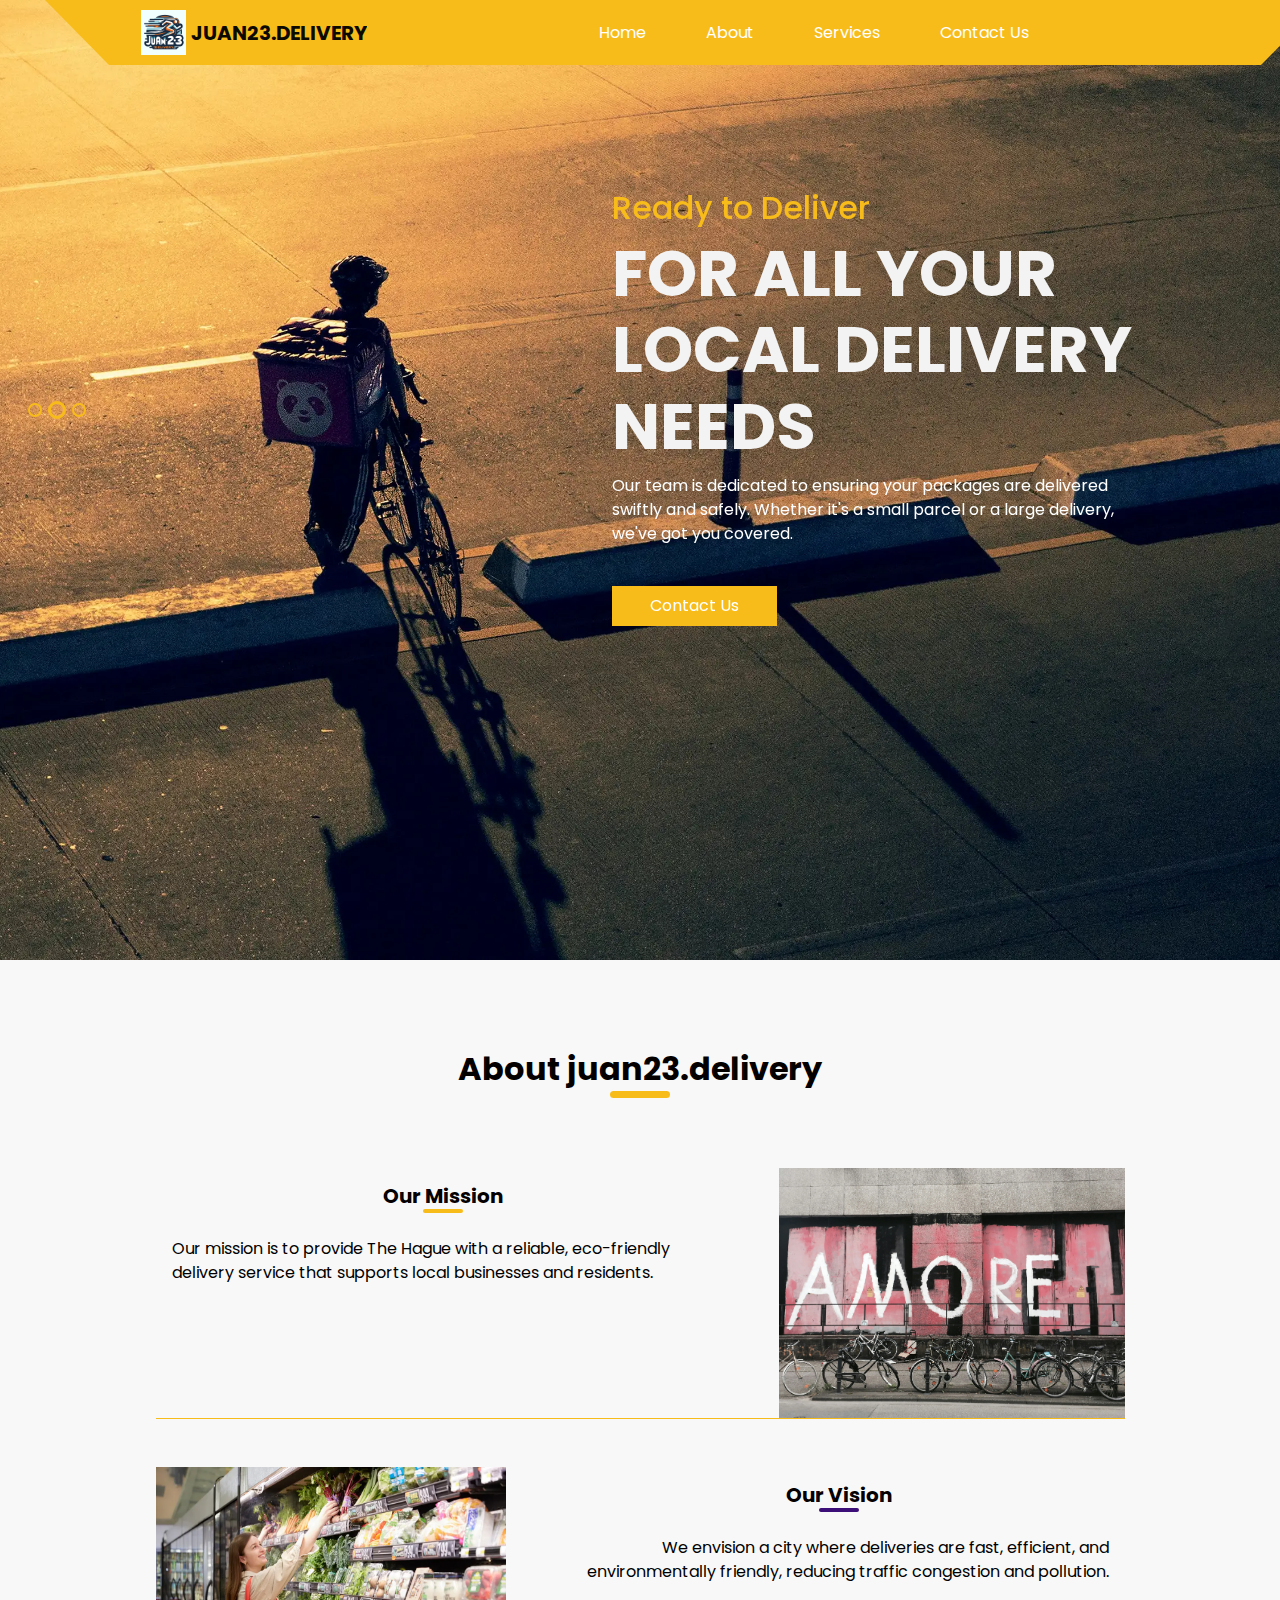
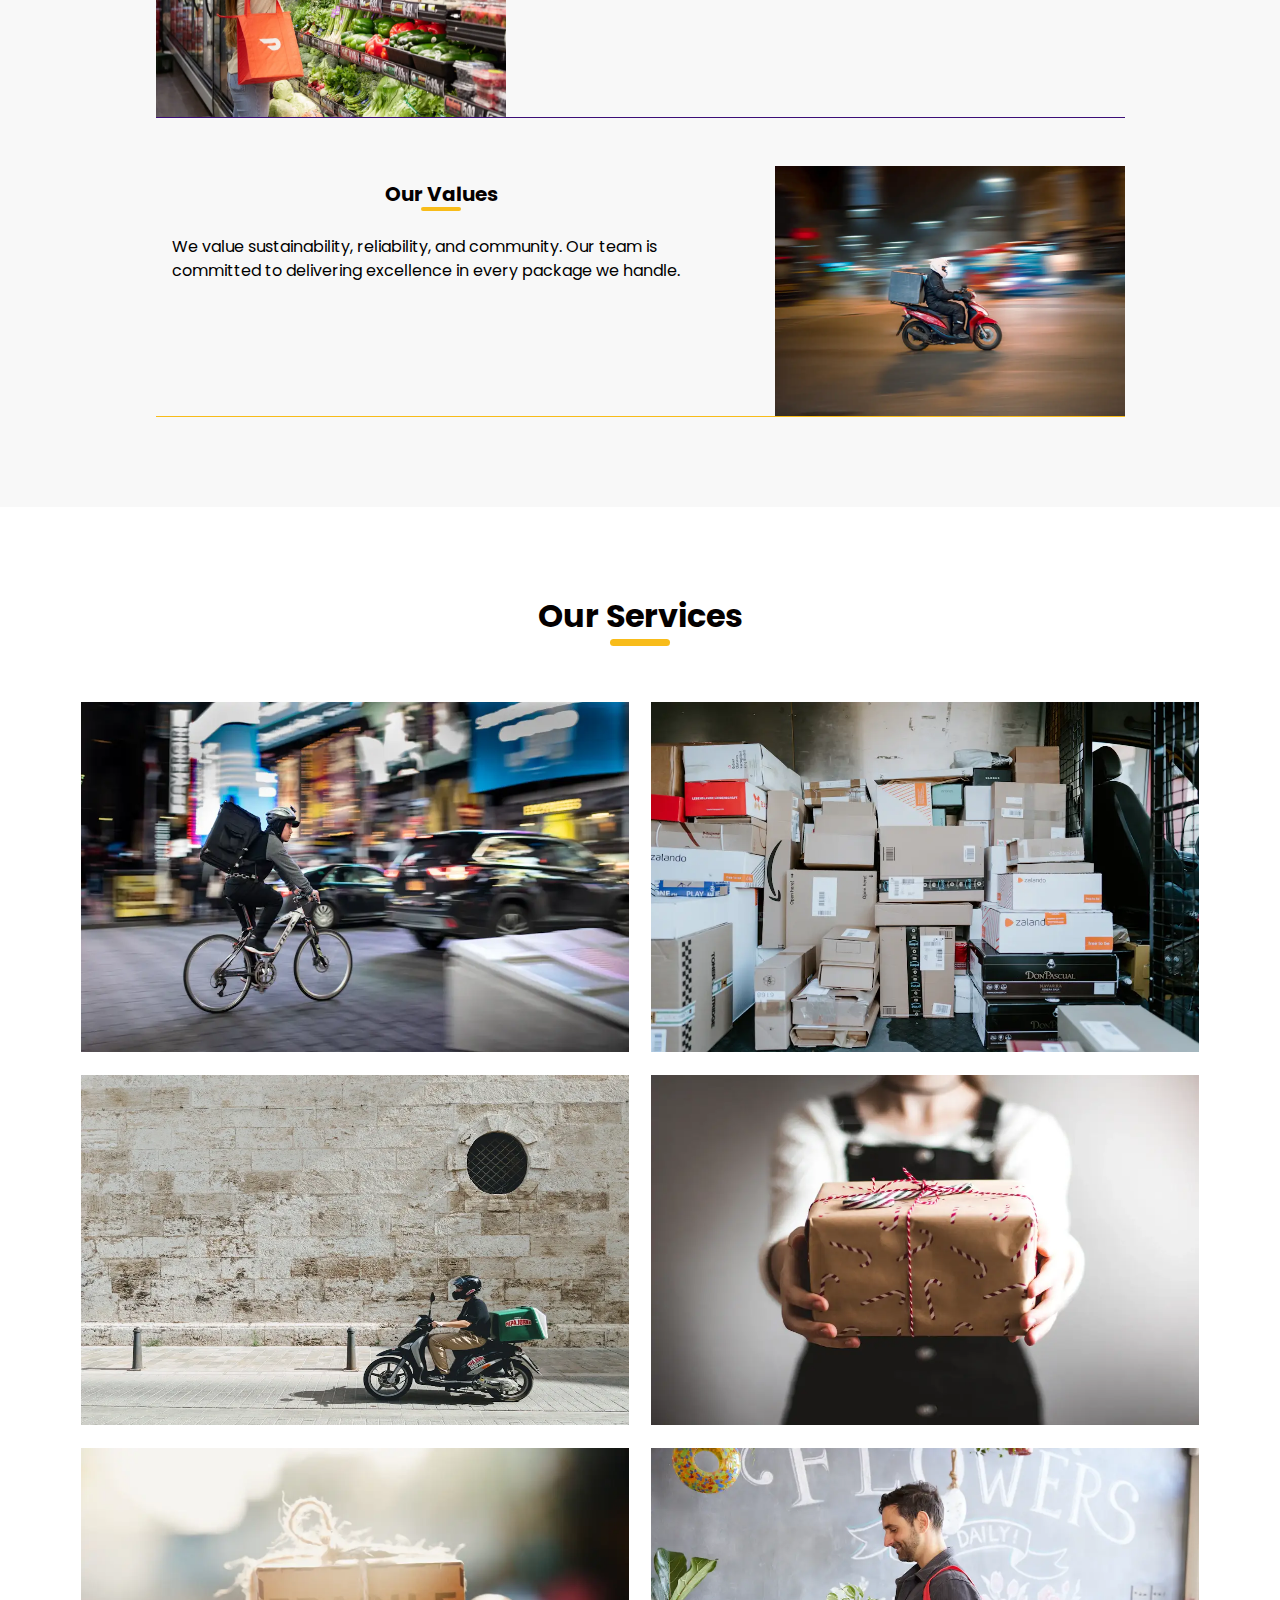
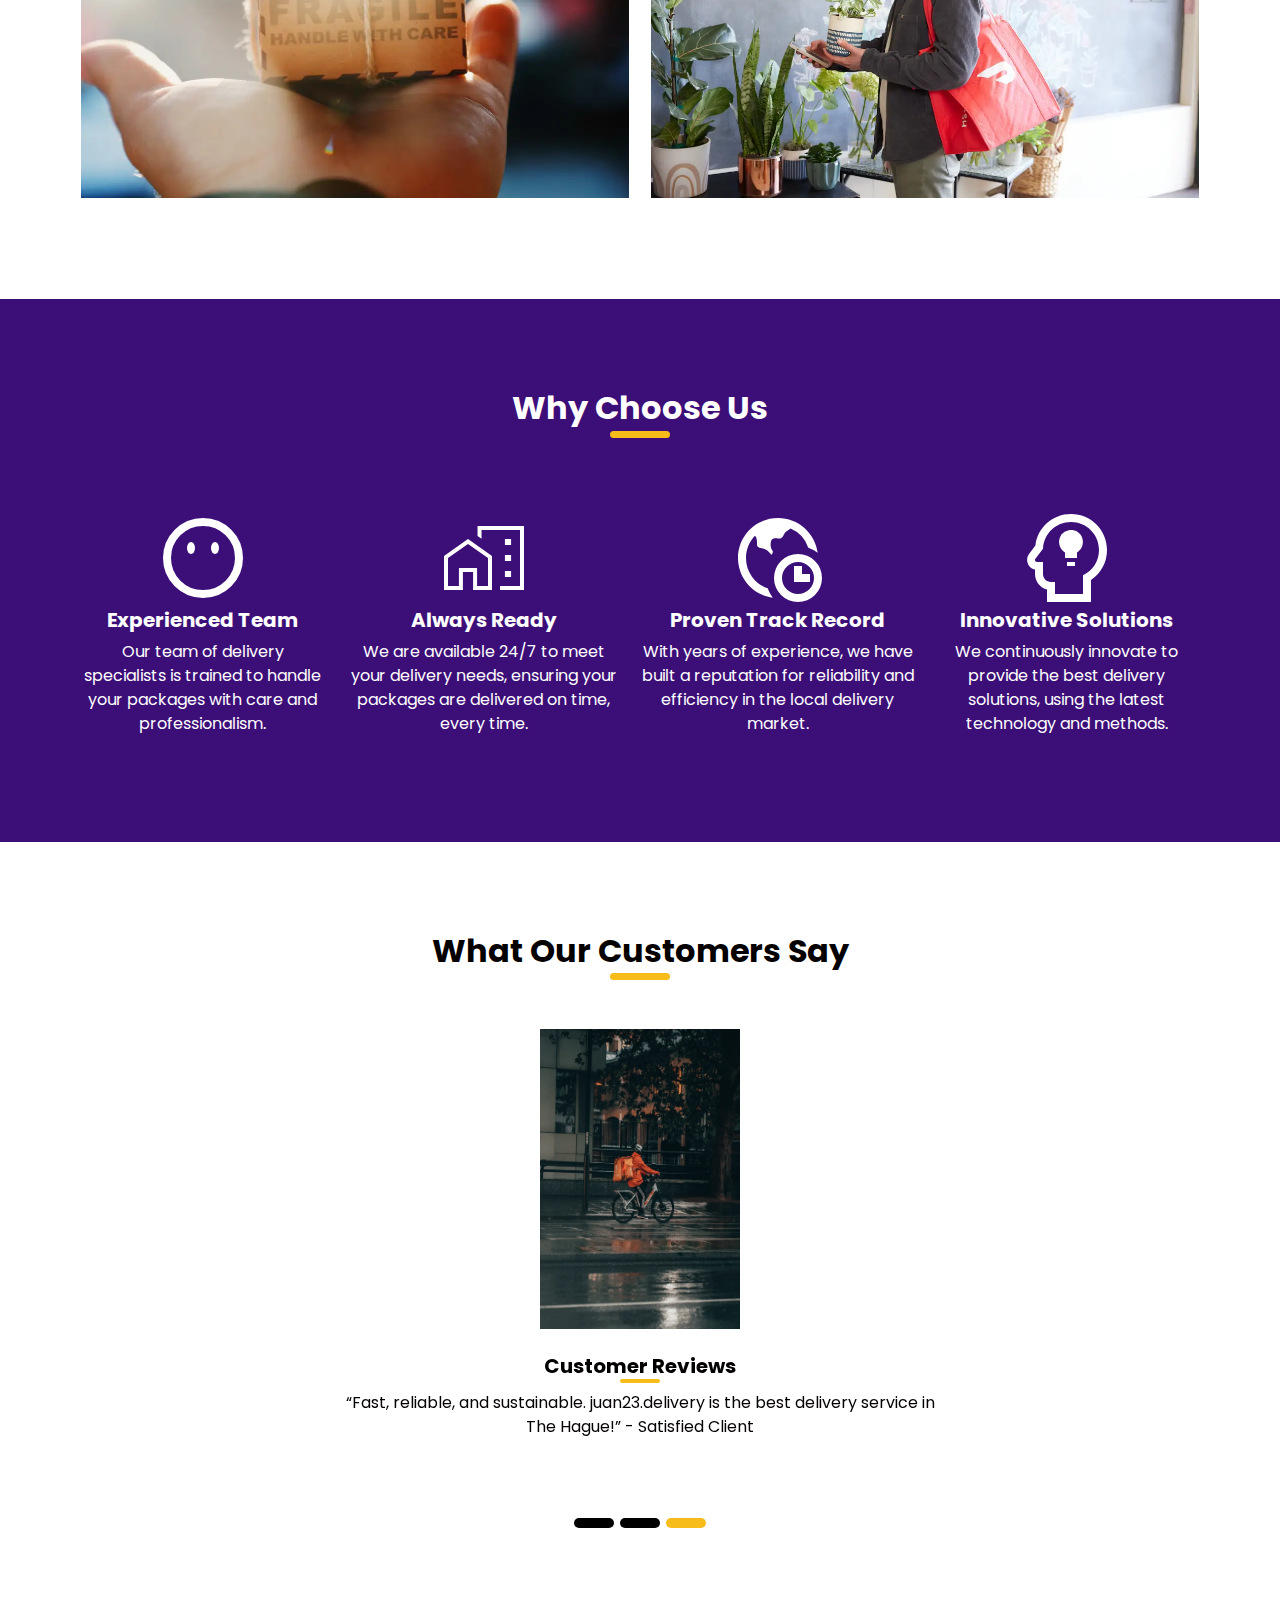
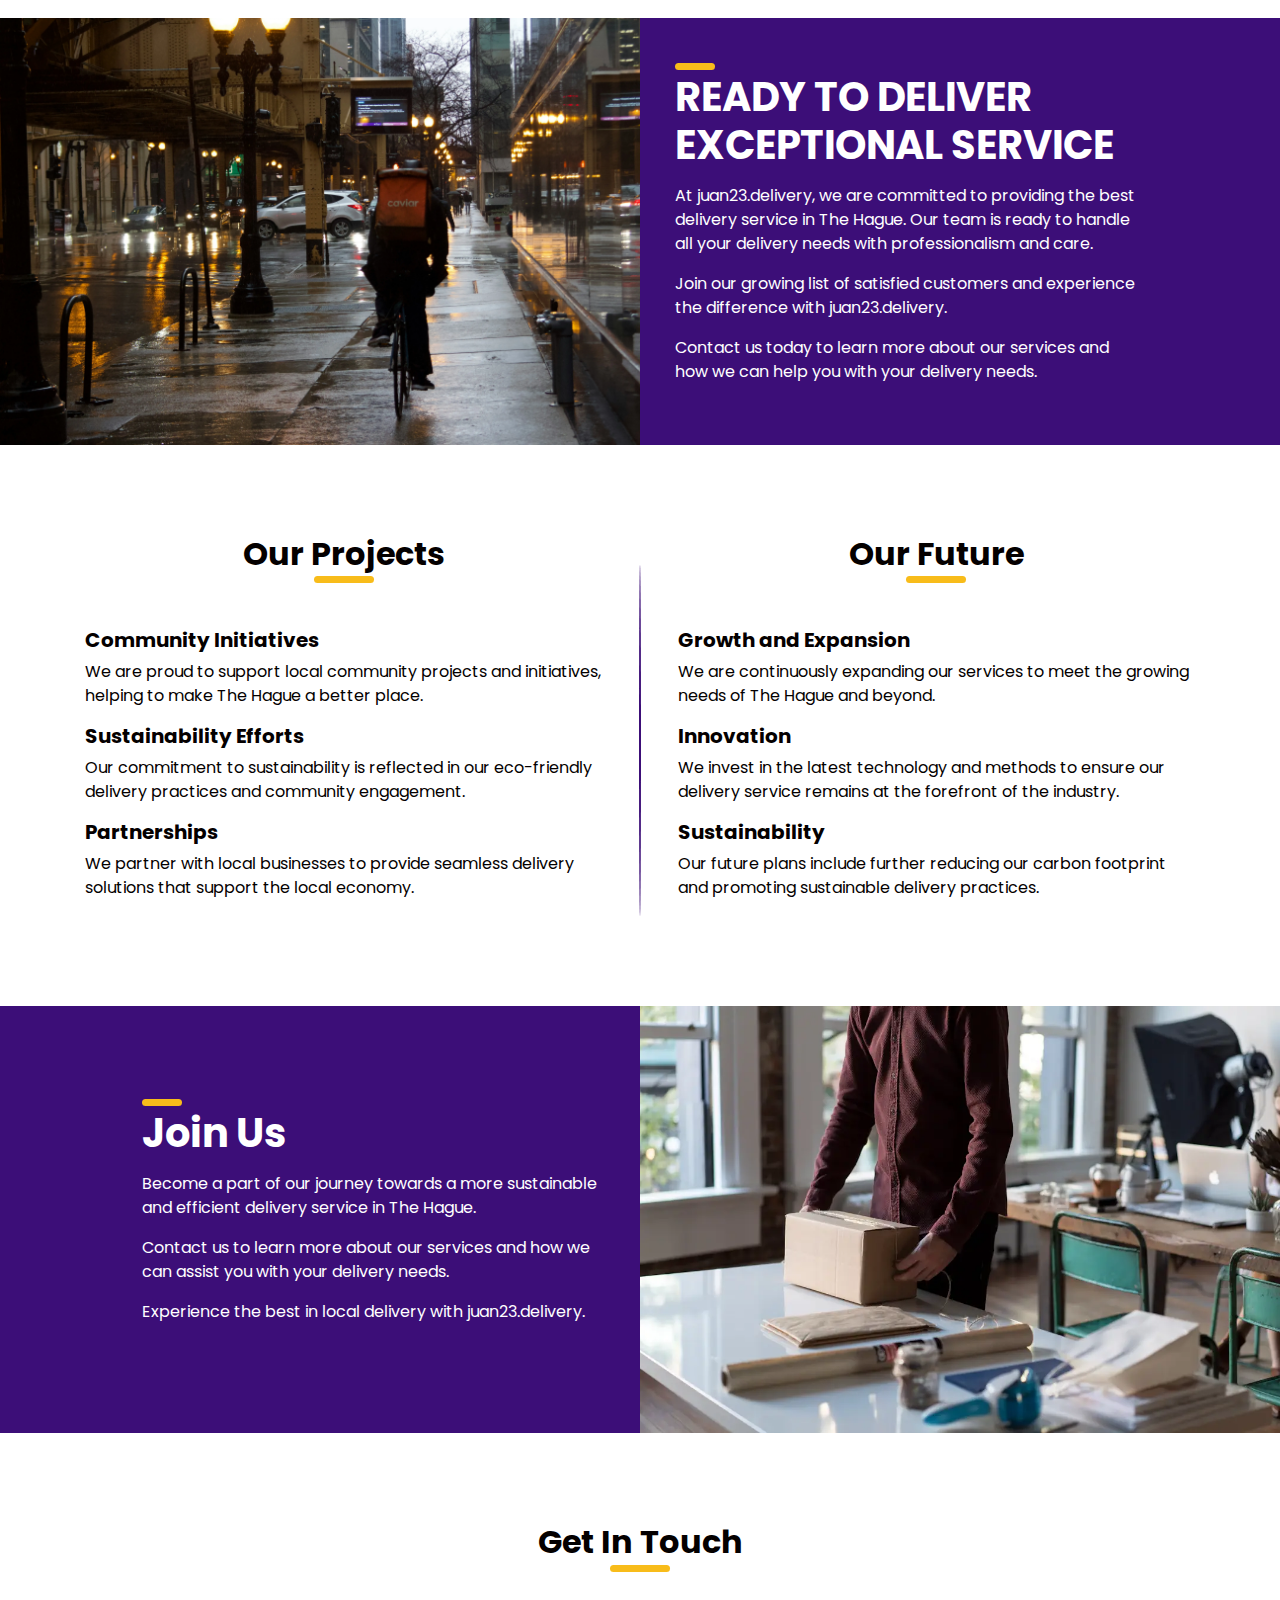
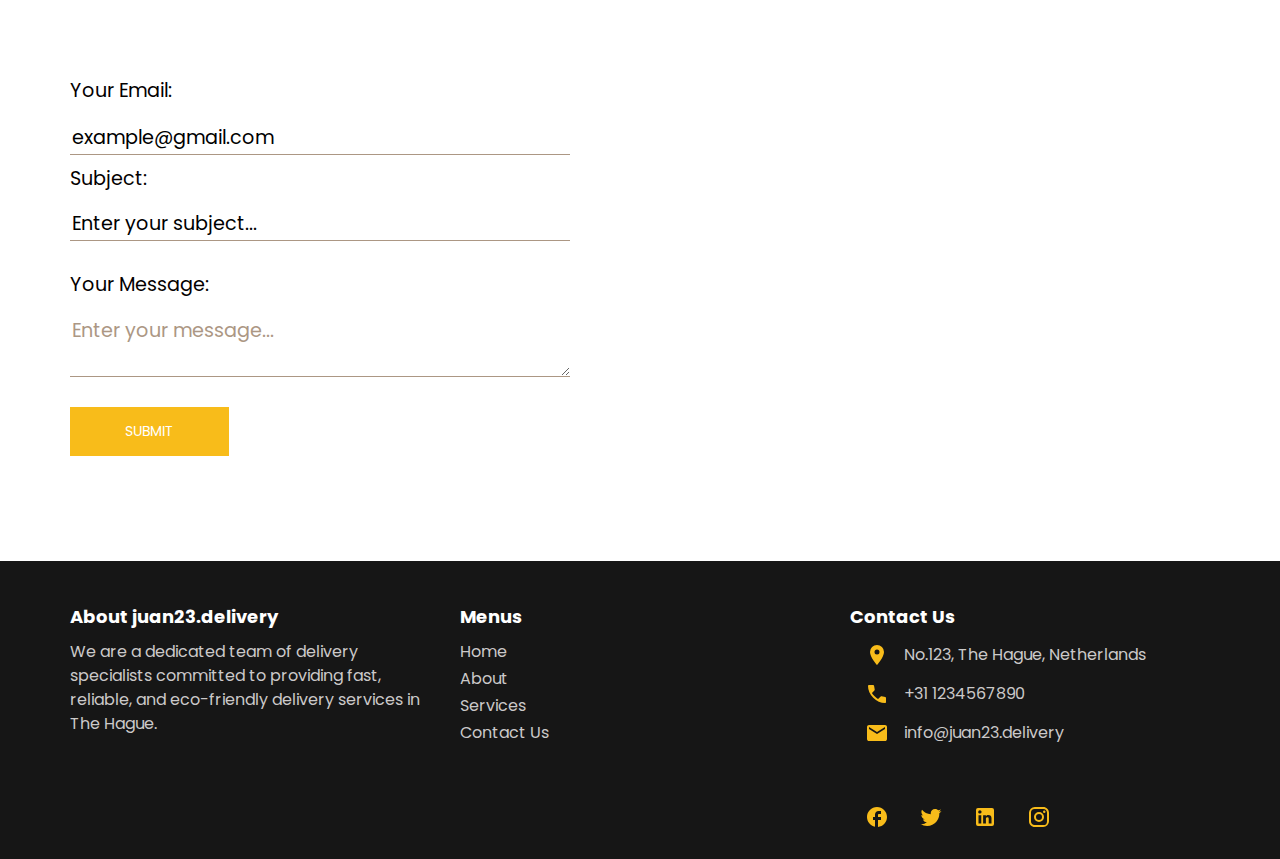
==== commit e383c5e4: "footer" ====
--- a/index.html
+++ b/index.html
@@ -489,7 +489,7 @@
               <div class="col-md-6 no-padding">
                 <div class="map-container">
                   <div class="content iframe-container">
-                    <iframe class="GMAP_IFRAME" src="https://www.google.com/maps/embed?pb=!1m18!1m12!1m3!1d38413.32676243238!2d-74.03014369432294!3d40.69908594590468!2m3!1f0!2f0!3f0!3m2!1i1024!2i768!4f13.1!3m3!1m2!1s0x89c24fa5d33f083b%3A0xc80b8f06e177fe62!2sNew%20York%2C%20NY%2C%20USA!5e0!3m2!1sen!2spl!4v1713774054141!5m2!1sen!2spl" width="600" height="450" style="border: 0px; pointer-events: auto;" allowfullscreen="" loading="lazy" referrerpolicy="no-referrer-when-downgrade" frameborder="0" aria-hidden="false" tabindex="0">
+                    <iframe class="GMAP_IFRAME" src="https://www.google.com/maps/embed?pb=!1m18!1m12!1m3!1d69902.0181708954!2d4.239301254106997!3d52.080662622305844!2m3!1f0!2f0!3f0!3m2!1i1024!2i768!4f13.1!3m3!1m2!1s0x47c5b72f4298bd71%3A0x400de5a8d1e6c10!2sThe%20Hague!5e0!3m2!1sen!2snl!4v1719075180315!5m2!1sen!2snl" width="600" height="450" style="border: 0px; pointer-events: auto;" allowfullscreen="" loading="lazy" referrerpolicy="no-referrer-when-downgrade" frameborder="0" aria-hidden="false" tabindex="0">
                     </iframe>
                   </div>
                 </div>
@@ -607,5 +607,4 @@
         document.querySelector(".custom_menu-btn").classList.toggle("menu_btn-style");
       }
     </script>
-  
-
+  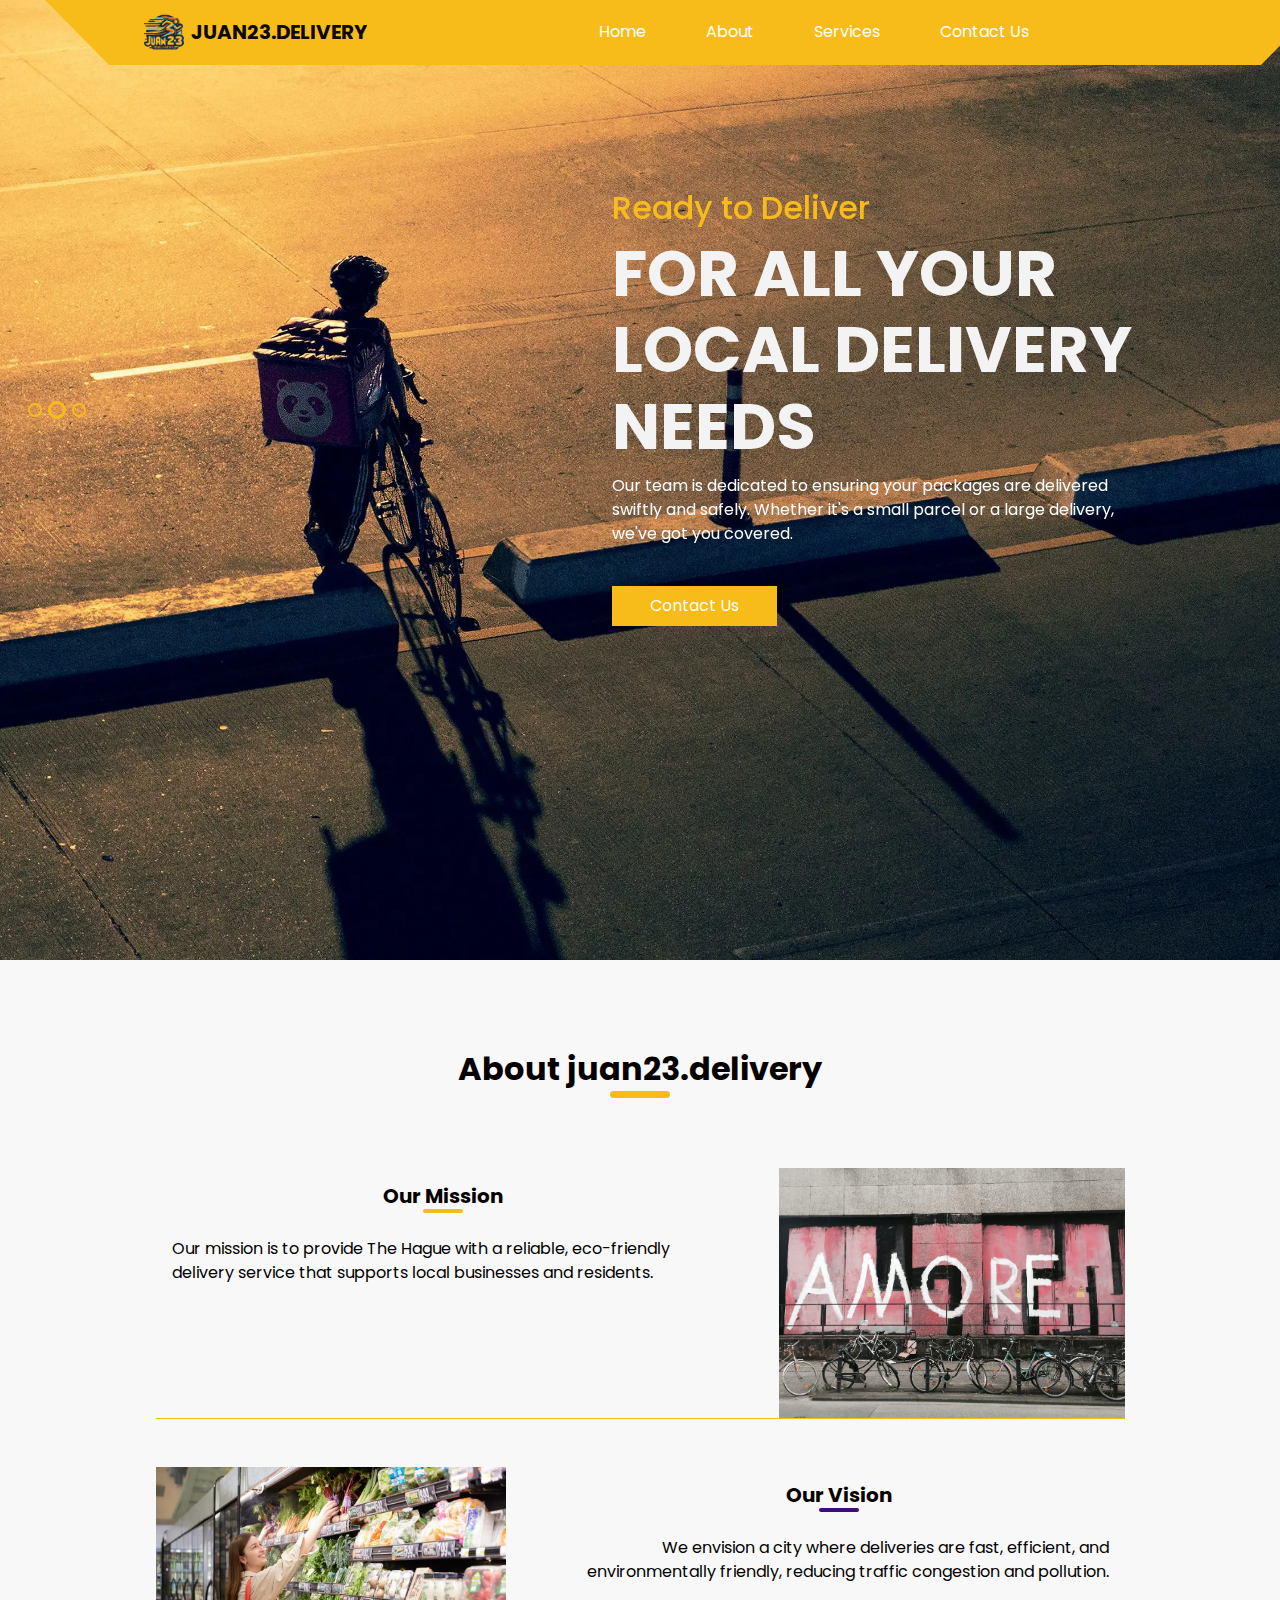
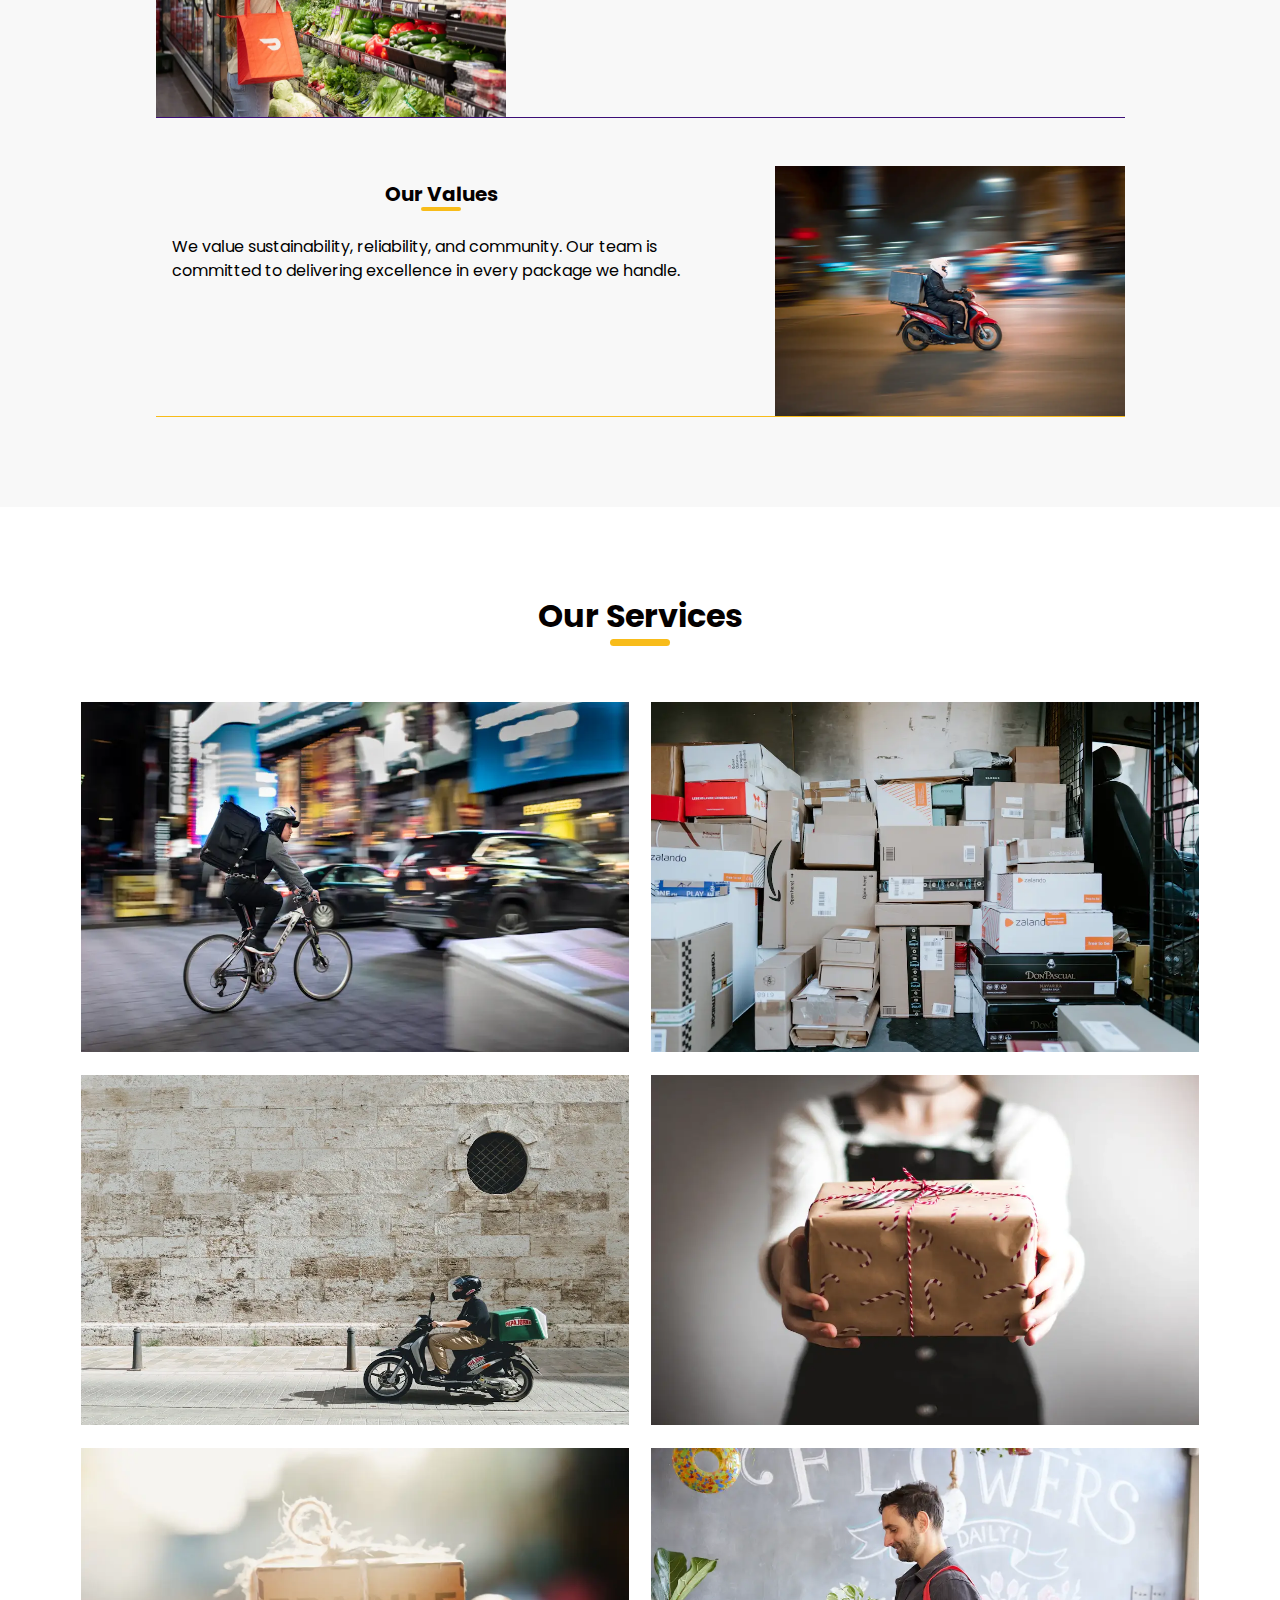
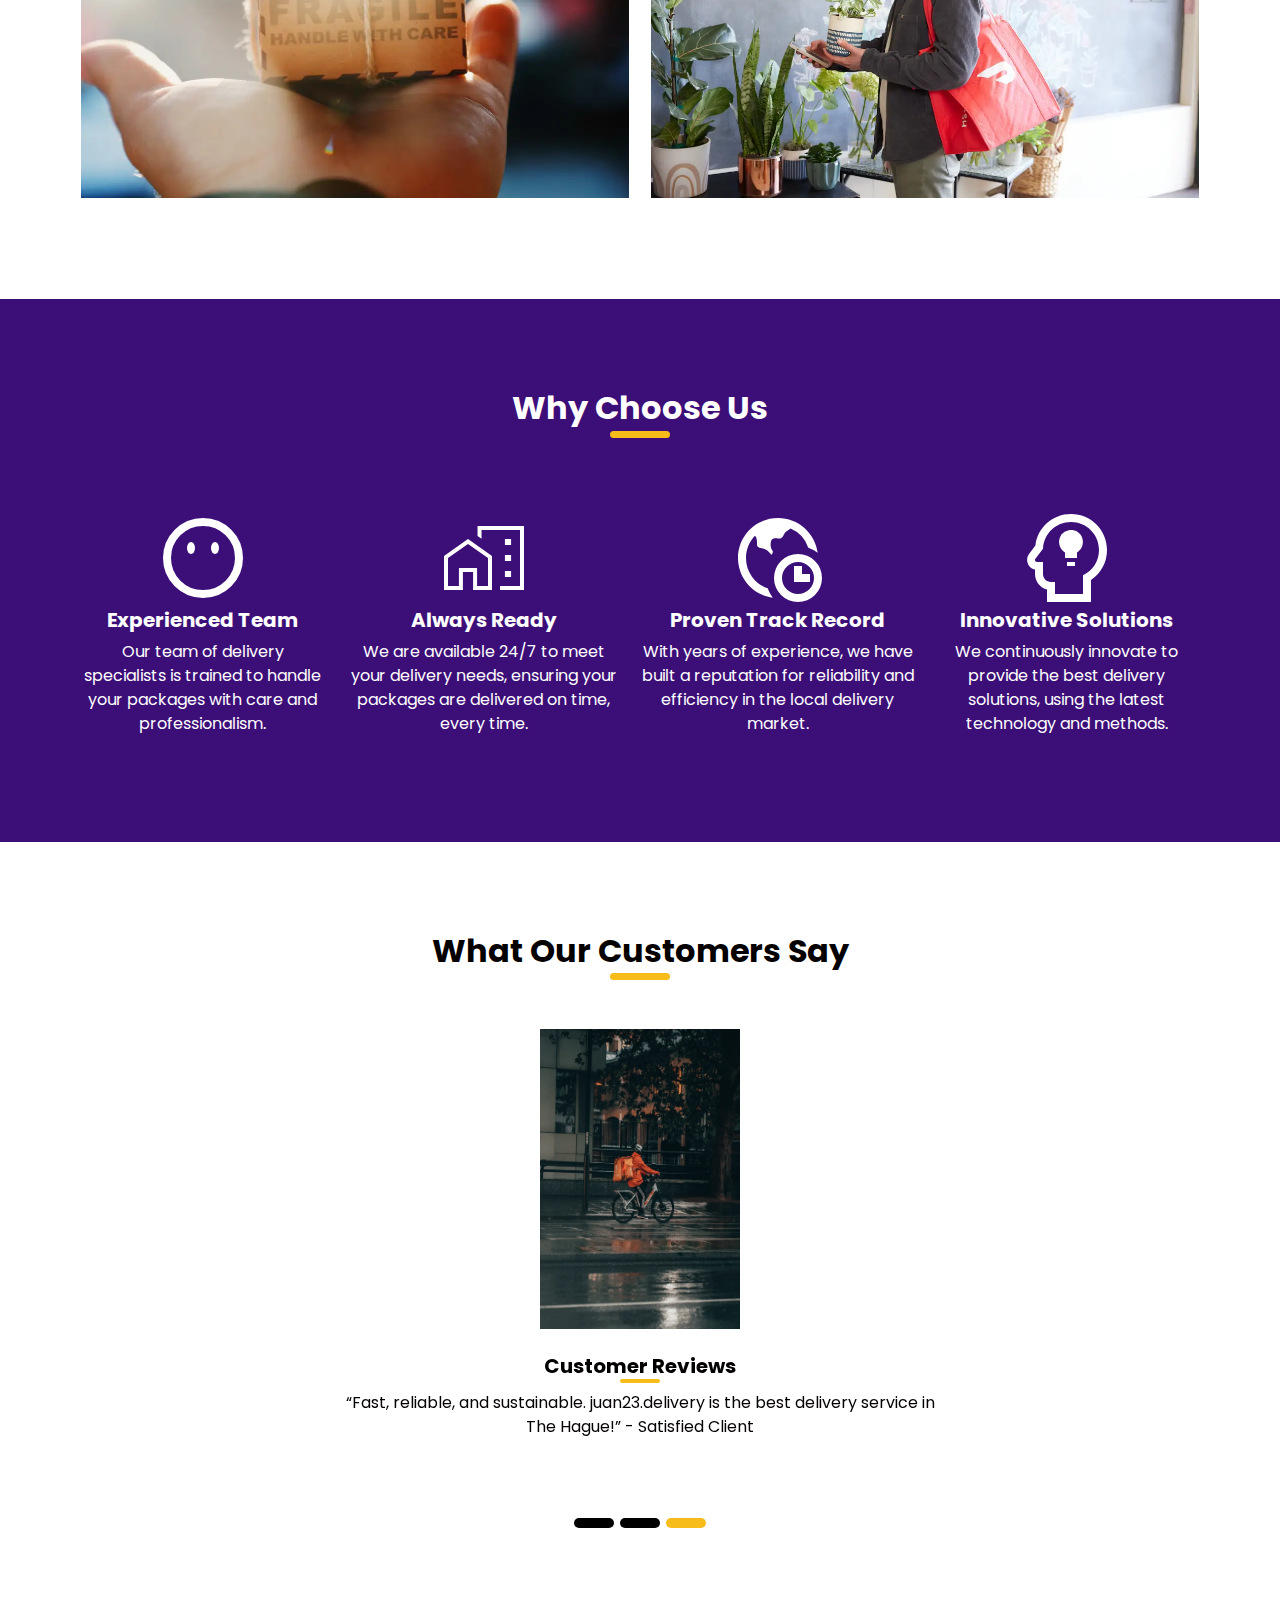
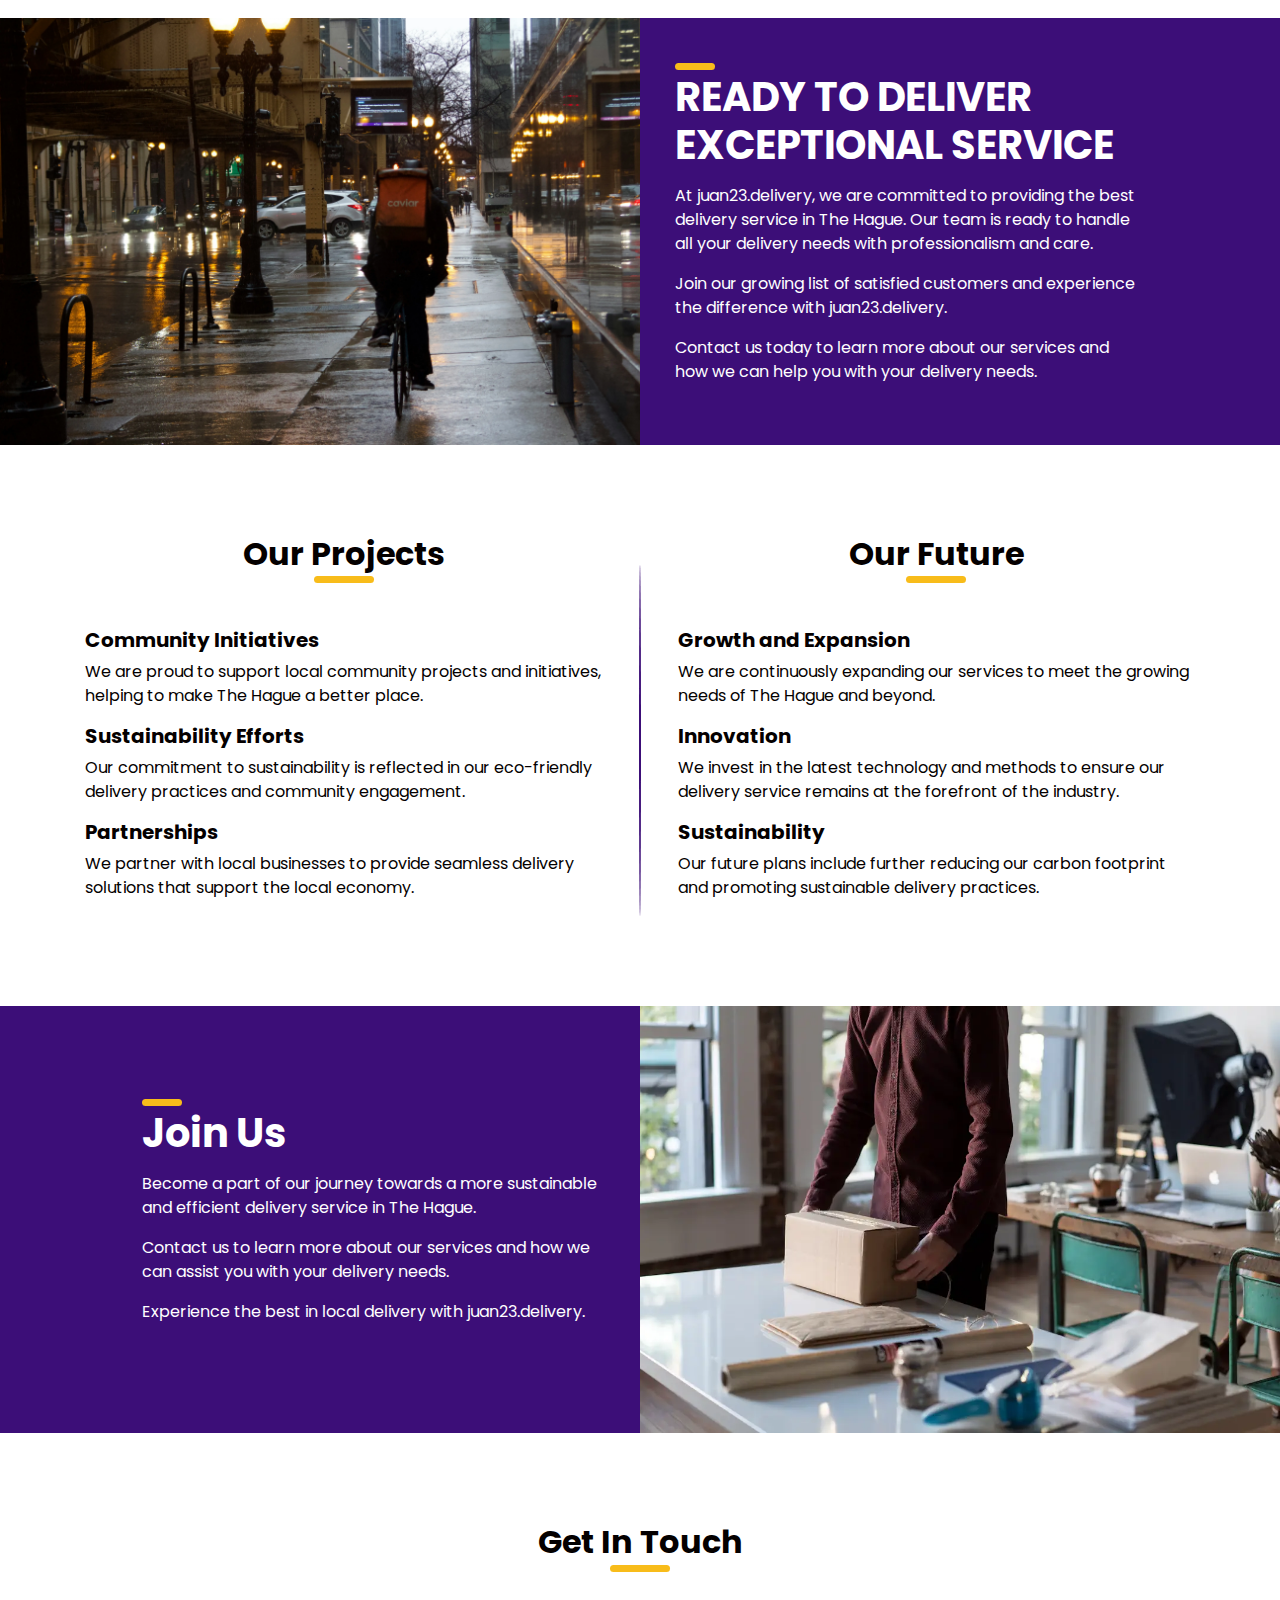
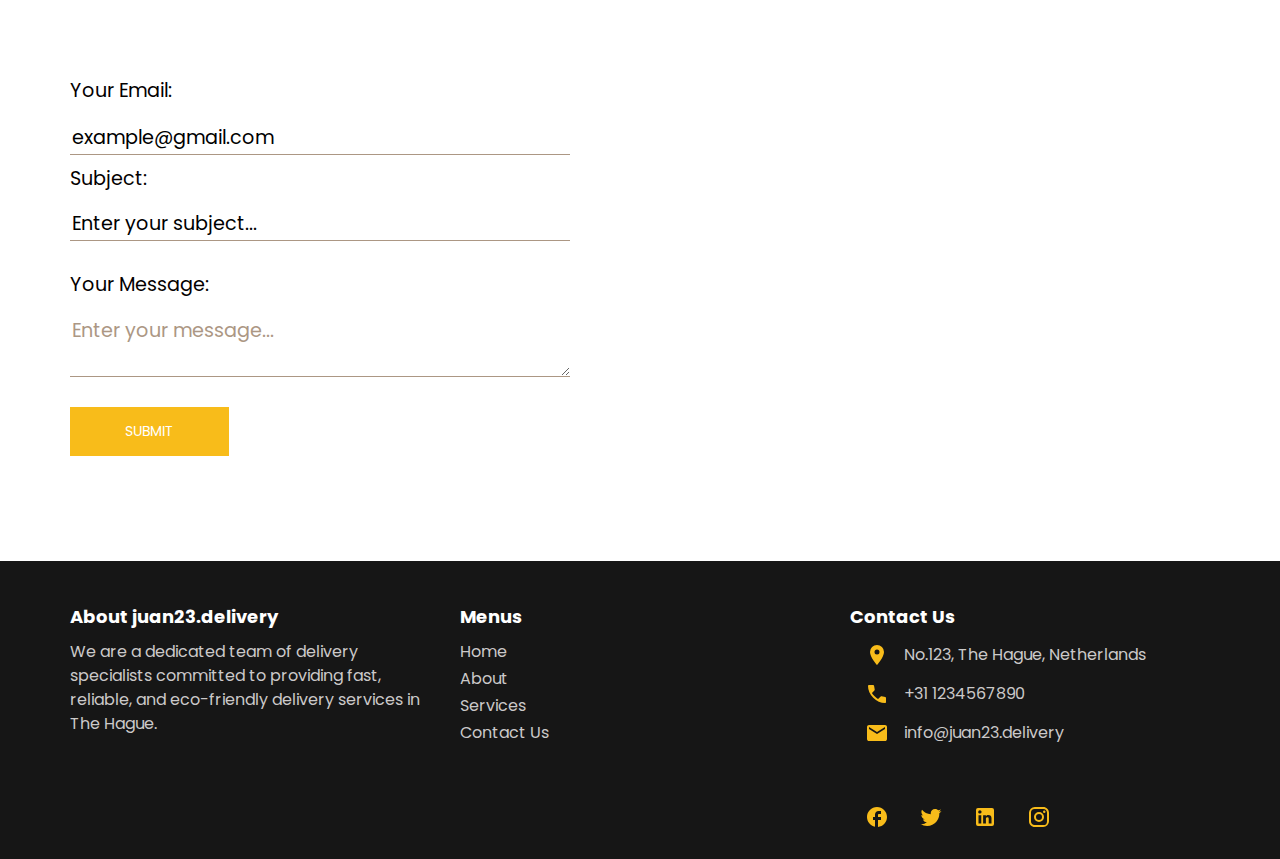
==== commit 45a37a11: "add logo and chat" ====
--- a/index.html
+++ b/index.html
@@ -8,7 +8,7 @@
     <meta name="description" content="">
     <meta name="author" content="">
 
-    <title>Juan23.Delivery - FAST, RELIABLE, AND ECO-FRIENDLY</title>
+    <title>Juan23.Delivery - Fast, Reliable, and eco-friendly</title>
 
     <link rel="stylesheet" type="text/css" href="https://cdnjs.cloudflare.com/ajax/libs/OwlCarousel2/2.1.3/assets/owl.carousel.min.css">
     <link rel="stylesheet" href="static/shared/css/styles.css">
@@ -46,12 +46,17 @@
       });
     </script>
 
+<script
+  src='//eu.fw-cdn.com/12830803/806293.js'
+  chat='true'>
+</script>
+
   <body data-new-gr-c-s-check-loaded="8.912.0" data-gr-ext-installed="">
     <nav class="sticky-nav">
       <div class="custom_nav2">
         <div class="sticky-nav custom_nav2 navbar navbar-expand-lg custom_nav-container">
-          <a class="navbar-brand" href="index.html#home">
-            <img data-dir="landscape" src="logo.webp" alt="logo">
+          <a class="navbar-brand" href="/">
+            <img data-dir="landscape" src="/img/juan23D-logo.png" alt="juan23.delivery">
             <span>JUAN23.DELIVERY</span>
           </a>
           <button class="navbar-toggler" type="button" data-toggle="collapse" data-target="#navbarSupportedContent" aria-controls="navbarSupportedContent" aria-expanded="false" aria-label="Toggle navigation">
